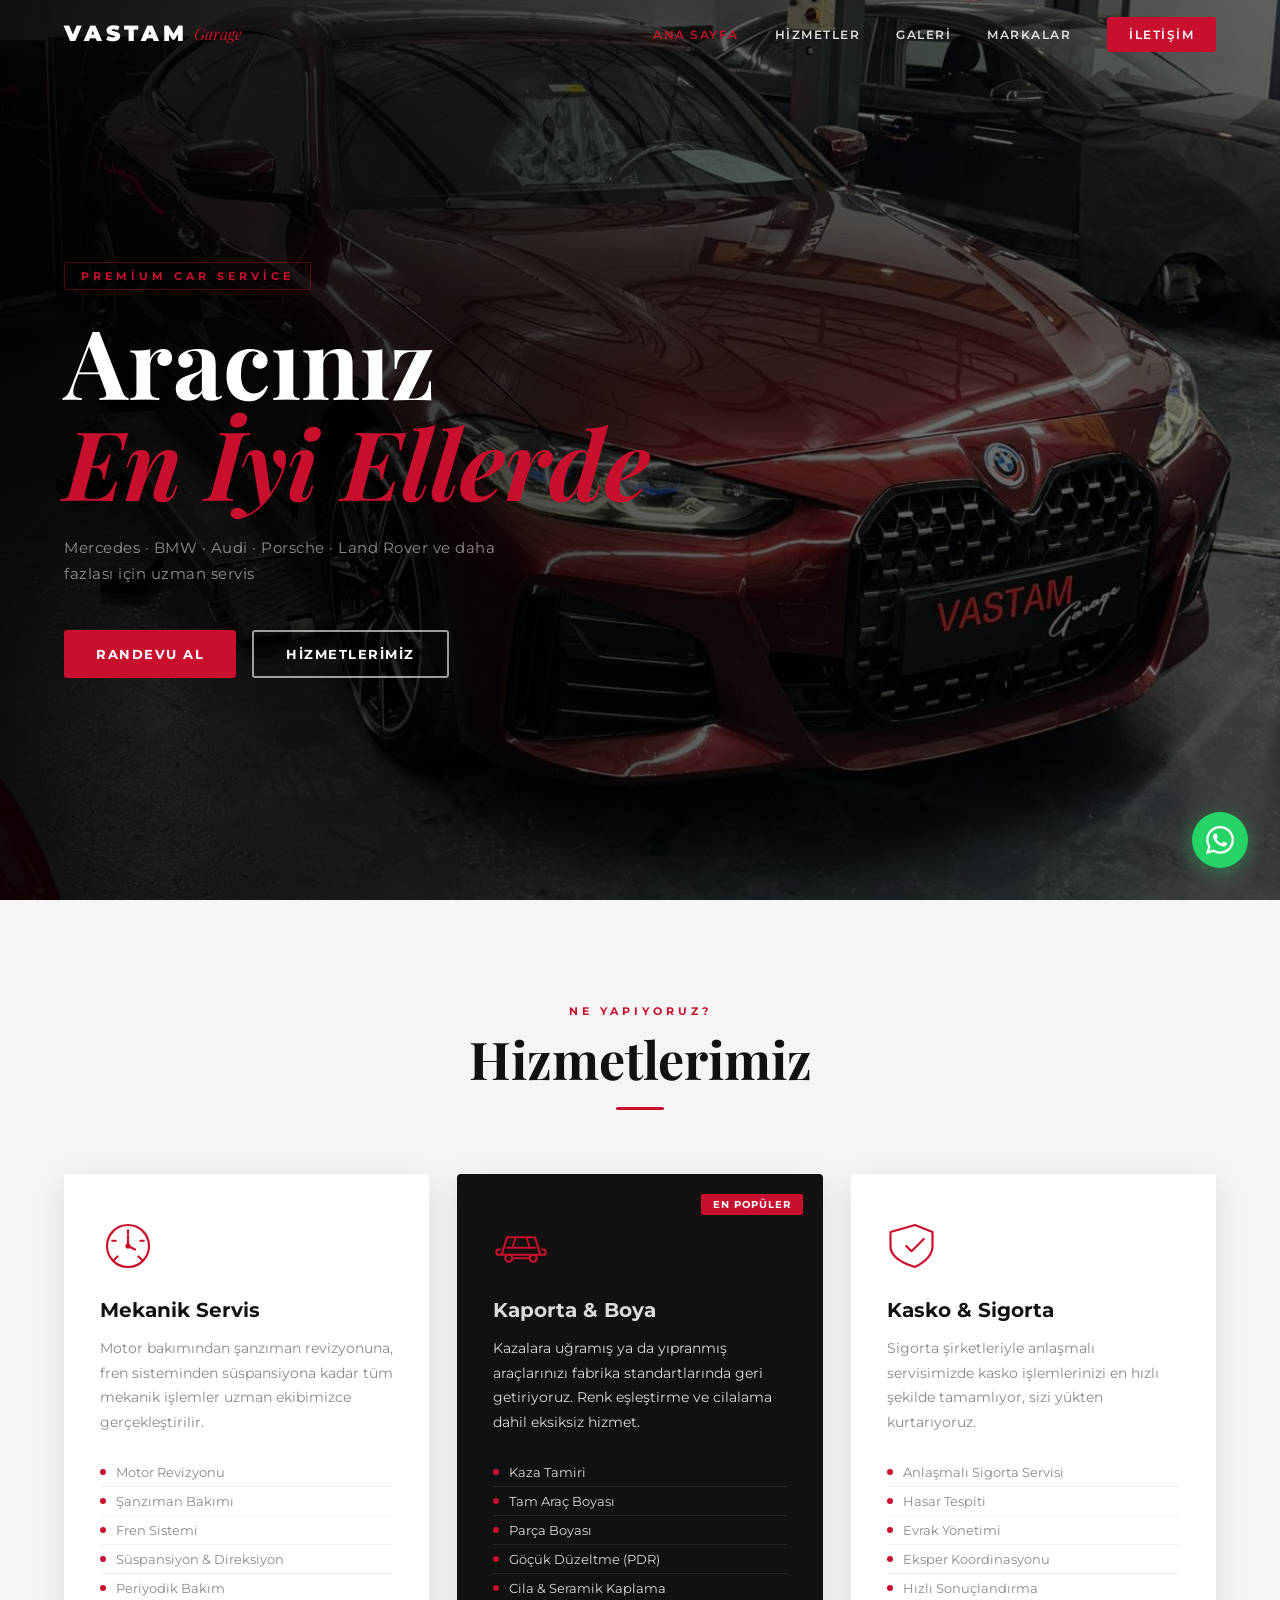
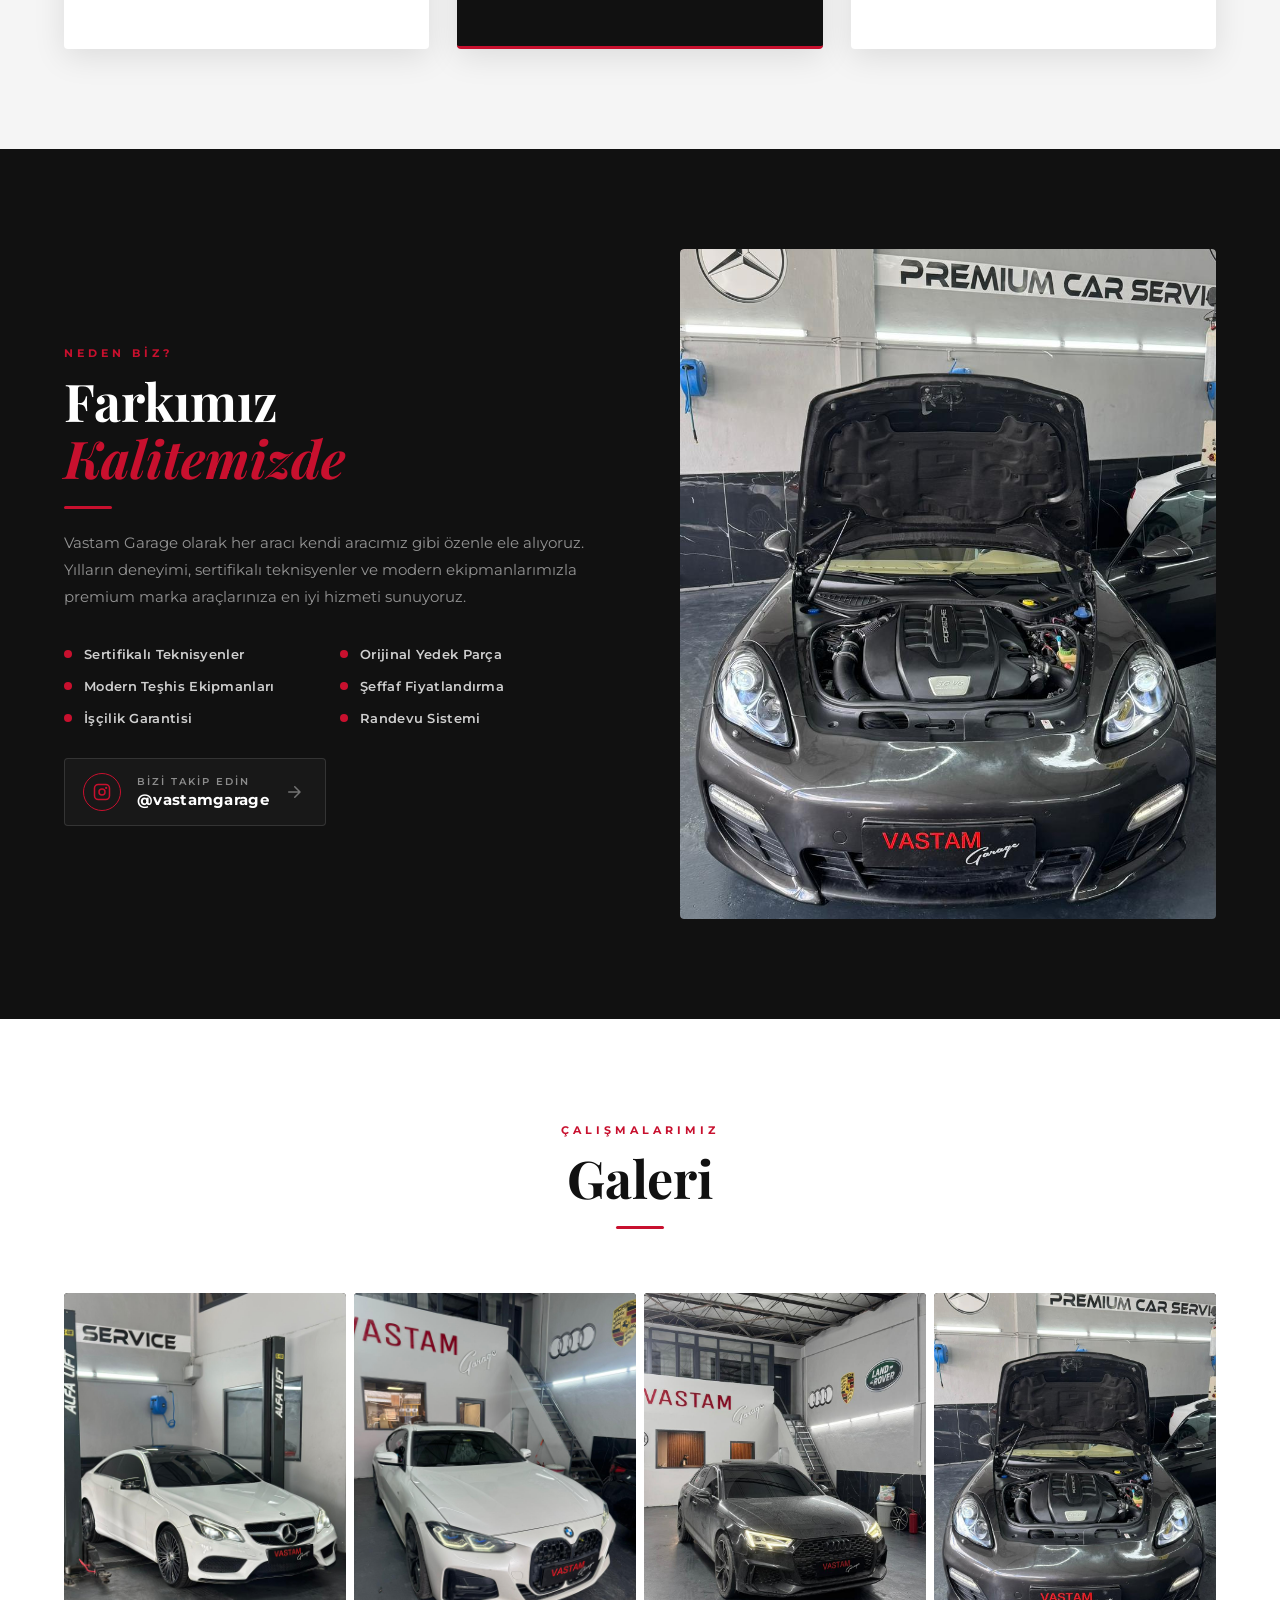
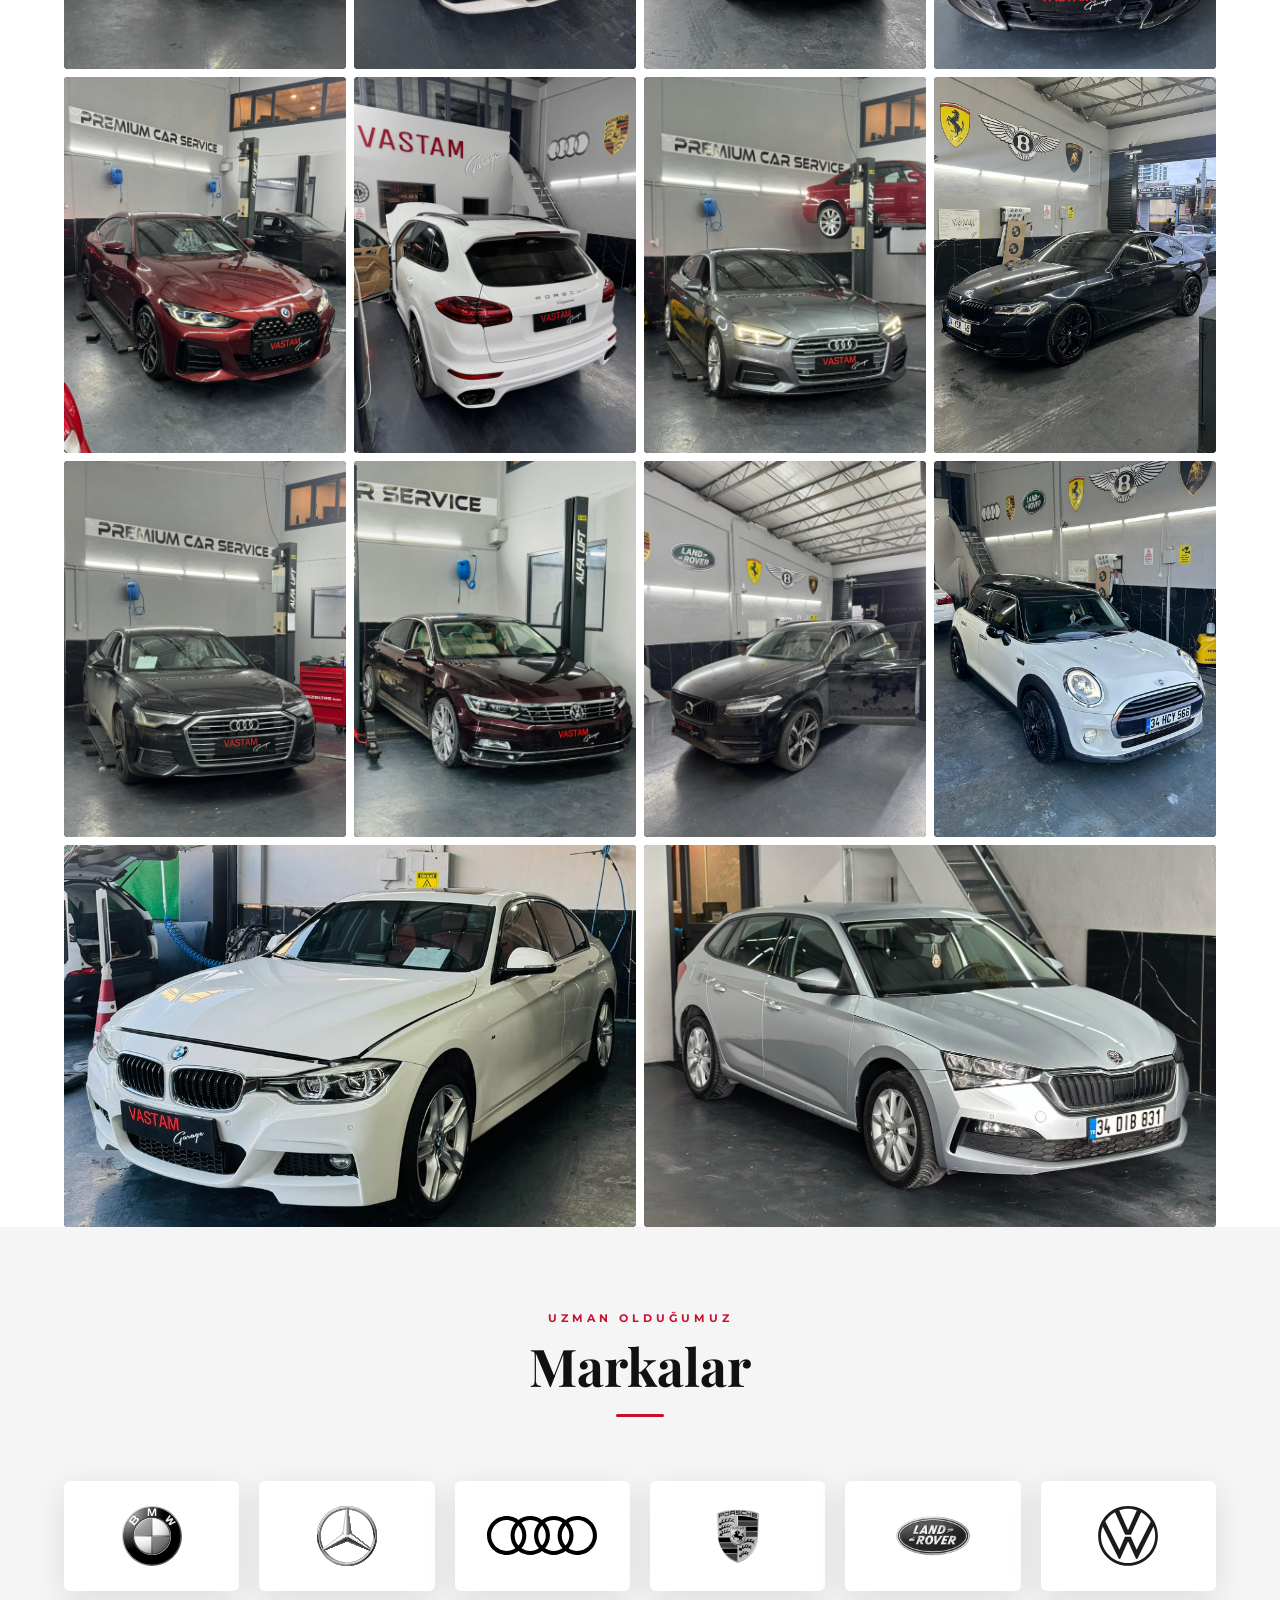
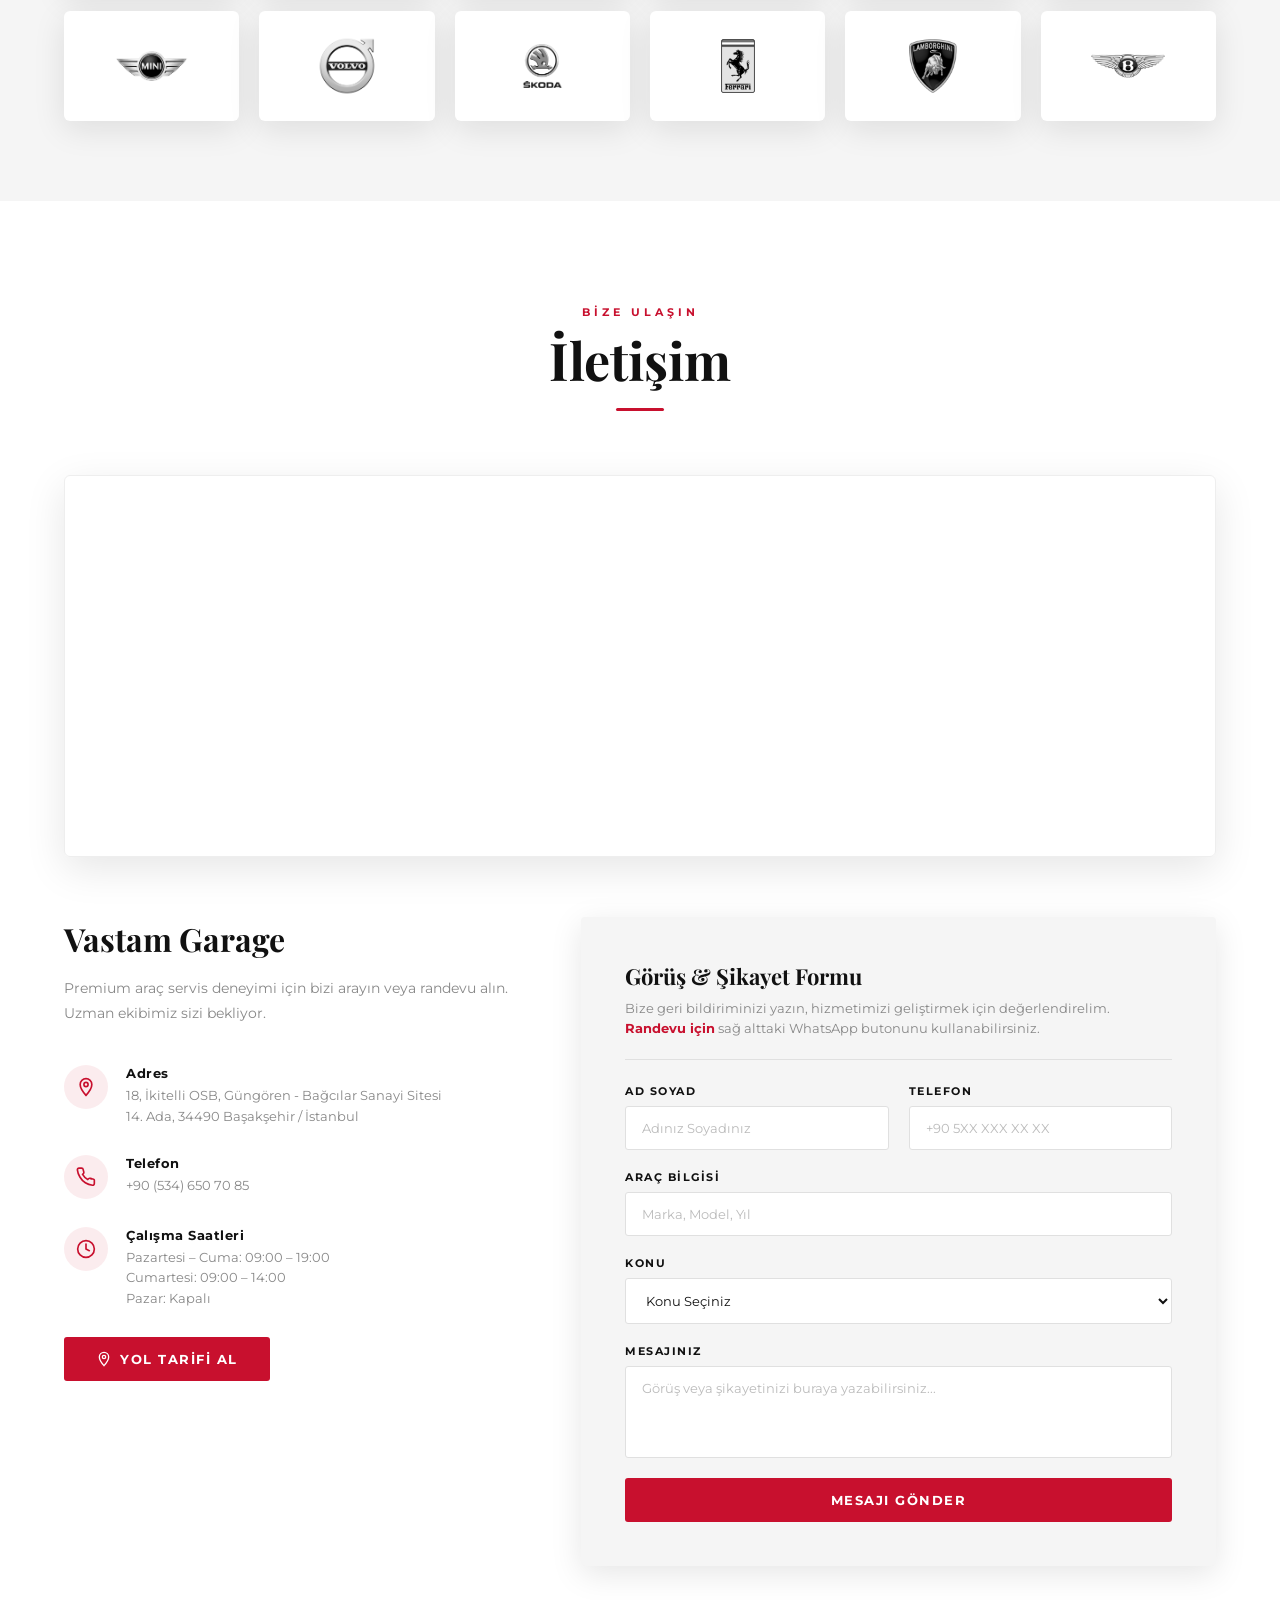
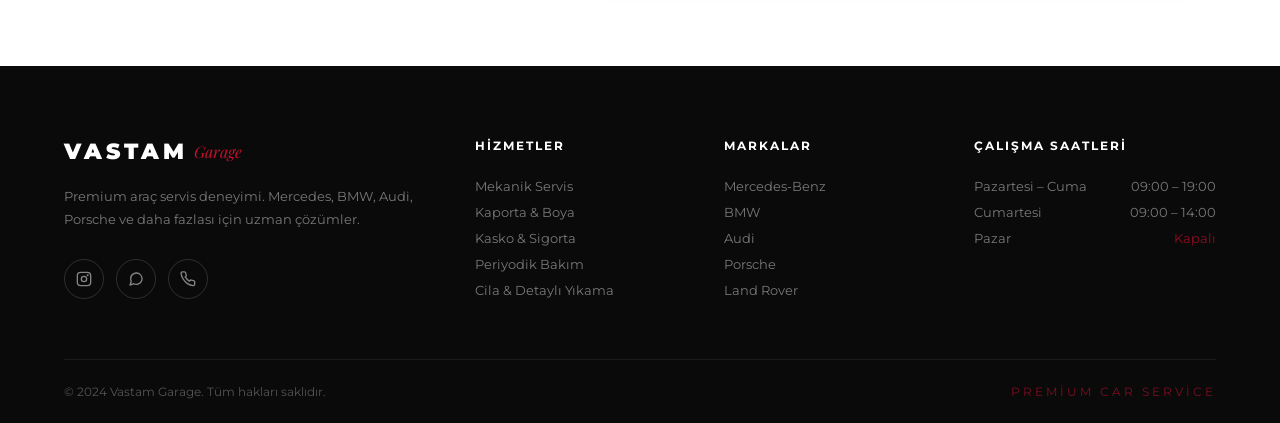
==== index.html @ 4b61329d "Initial commit: Vastam Garage static site Co-Authored-By: Claude Opus 4.8 (1M context) <noreply@anth" ====
<!DOCTYPE html>
<html lang="tr">
<head>
  <meta charset="UTF-8" />
  <meta name="viewport" content="width=device-width, initial-scale=1.0" />

  <!-- Primary SEO -->
  <title>Vastam Garage – Premium Car Service | Mercedes BMW Audi Porsche Servisi İstanbul</title>
  <meta name="description" content="Vastam Garage İkitelli/Başakşehir'de premium araç servisi. Mercedes, BMW, Audi, Porsche, Land Rover mekanik servis, kaporta boya ve kasko sigorta işlemleri. Sertifikalı teknisyenler." />
  <meta name="keywords" content="oto tamir, premium car service, mercedes servis, bmw servis, audi servis, porsche servis, kaporta boya, kasko sigorta, ikitelli oto servis, başakşehir oto tamir, vastam garage" />
  <meta name="author" content="Vastam Garage" />
  <meta name="robots" content="index, follow" />
  <meta name="theme-color" content="#C8102E" />
  <link rel="canonical" href="https://vastamgarage.com.tr/" />

  <!-- Open Graph / Facebook / WhatsApp -->
  <meta property="og:type" content="website" />
  <meta property="og:title" content="Vastam Garage – Premium Car Service" />
  <meta property="og:description" content="Mercedes, BMW, Audi, Porsche ve daha fazlası için premium araç servisi. İkitelli OSB / Başakşehir." />
  <meta property="og:image" content="images/bmw-red.jpg" />
  <meta property="og:url" content="https://vastamgarage.com.tr/" />
  <meta property="og:site_name" content="Vastam Garage" />
  <meta property="og:locale" content="tr_TR" />

  <!-- Twitter -->
  <meta name="twitter:card" content="summary_large_image" />
  <meta name="twitter:title" content="Vastam Garage – Premium Car Service" />
  <meta name="twitter:description" content="Premium araç servis deneyimi. Mekanik, Kaporta &amp; Boya, Kasko &amp; Sigorta." />
  <meta name="twitter:image" content="images/bmw-red.jpg" />

  <!-- Favicon -->
  <link rel="icon" type="image/png" href="images/vastam-logo.png" />
  <link rel="apple-touch-icon" href="images/vastam-logo.png" />

  <!-- Local Business Schema (Google Maps SEO) -->
  <script type="application/ld+json">
  {
    "@context": "https://schema.org",
    "@type": "AutoRepair",
    "name": "Vastam Garage",
    "image": "images/bmw-red.jpg",
    "description": "Premium araç servis: Mekanik, Kaporta & Boya, Kasko & Sigorta",
    "address": {
      "@type": "PostalAddress",
      "streetAddress": "18, İkitelli OSB, Güngören - Bağcılar Sanayi Sitesi, 14. Ada",
      "addressLocality": "Başakşehir",
      "addressRegion": "İstanbul",
      "postalCode": "34490",
      "addressCountry": "TR"
    },
    "telephone": "+905346507085",
    "url": "https://vastamgarage.com.tr/",
    "openingHoursSpecification": [
      { "@type": "OpeningHoursSpecification", "dayOfWeek": ["Monday","Tuesday","Wednesday","Thursday","Friday"], "opens": "09:00", "closes": "19:00" },
      { "@type": "OpeningHoursSpecification", "dayOfWeek": "Saturday", "opens": "09:00", "closes": "14:00" }
    ],
    "sameAs": ["https://www.instagram.com/vastamgarage"]
  }
  </script>

  <link rel="preconnect" href="https://fonts.googleapis.com" />
  <link rel="preconnect" href="https://fonts.gstatic.com" crossorigin />
  <link href="https://fonts.googleapis.com/css2?family=Montserrat:wght@300;400;600;700;900&family=Playfair+Display:ital,wght@0,700;1,400&display=swap" rel="stylesheet" />
  <link rel="stylesheet" href="style.css" />
</head>
<body>

  <!-- NAV -->
  <nav id="navbar">
    <div class="nav-inner">
      <a href="#hero" class="logo">
        <img src="images/vastam-logo.png" alt="Vastam Garage" class="logo-img" onerror="this.style.display='none'; this.nextElementSibling.style.display='inline'; this.nextElementSibling.nextElementSibling.style.display='inline';"/>
        <span class="logo-vastam" style="display:none">VASTAM</span>
        <span class="logo-garage" style="display:none">Garage</span>
      </a>
      <ul class="nav-links">
        <li><a href="#hero">Ana Sayfa</a></li>
        <li><a href="#services">Hizmetler</a></li>
        <li><a href="#gallery">Galeri</a></li>
        <li><a href="#brands">Markalar</a></li>
        <li><a href="#contact" class="nav-cta">İletişim</a></li>
      </ul>
      <button class="hamburger" id="hamburger">&#9776;</button>
    </div>
  </nav>

  <!-- HERO -->
  <section id="hero">
    <div class="hero-bg">
      <div class="hero-overlay"></div>
      <div class="hero-content">
        <p class="hero-tag">Premium Car Service</p>
        <h1 class="hero-title">
          Aracınız<br />
          <em>En İyi Ellerde</em>
        </h1>
        <p class="hero-sub">Mercedes · BMW · Audi · Porsche · Land Rover ve daha fazlası için uzman servis</p>
        <div class="hero-btns">
          <a href="https://wa.me/905346507085?text=Merhaba%2C%20randevu%20almak%20istiyorum" target="_blank" rel="noopener" class="btn btn-red">Randevu Al</a>
          <a href="#services" class="btn btn-outline">Hizmetlerimiz</a>
        </div>
      </div>
    </div>
  </section>

  <!-- SERVICES -->
  <section id="services">
    <div class="container">
      <div class="section-header">
        <p class="section-tag">Ne Yapıyoruz?</p>
        <h2 class="section-title">Hizmetlerimiz</h2>
        <div class="title-bar"></div>
      </div>
      <div class="services-grid">

        <div class="service-card" data-delay="0">
          <div class="service-icon">
            <svg viewBox="0 0 64 64" fill="none" xmlns="http://www.w3.org/2000/svg">
              <path d="M8 32C8 18.7 18.7 8 32 8s24 10.7 24 24-10.7 24-24 24S8 45.3 8 32z" stroke="currentColor" stroke-width="2.5"/>
              <path d="M32 20v12l8 4" stroke="currentColor" stroke-width="2.5" stroke-linecap="round"/>
              <circle cx="32" cy="32" r="3" fill="currentColor"/>
              <path d="M20 44l-4 4M44 44l4 4" stroke="currentColor" stroke-width="2.5" stroke-linecap="round"/>
              <path d="M14 26h4M46 26h4M32 14v4" stroke="currentColor" stroke-width="2.5" stroke-linecap="round"/>
            </svg>
          </div>
          <h3>Mekanik Servis</h3>
          <p>Motor bakımından şanzıman revizyonuna, fren sisteminden süspansiyona kadar tüm mekanik işlemler uzman ekibimizce gerçekleştirilir.</p>
          <ul class="service-list">
            <li>Motor Revizyonu</li>
            <li>Şanzıman Bakımı</li>
            <li>Fren Sistemi</li>
            <li>Süspansiyon & Direksiyon</li>
            <li>Periyodik Bakım</li>
          </ul>
        </div>

        <div class="service-card featured" data-delay="150">
          <div class="service-badge">En Popüler</div>
          <div class="service-icon">
            <svg viewBox="0 0 64 64" fill="none" xmlns="http://www.w3.org/2000/svg">
              <path d="M10 42l6-20h32l6 20H10z" stroke="currentColor" stroke-width="2.5" stroke-linejoin="round"/>
              <path d="M10 42H6a2 2 0 01-2-2v-2a2 2 0 012-2h2M54 42h4a2 2 0 002-2v-2a2 2 0 00-2-2h-2" stroke="currentColor" stroke-width="2.5" stroke-linecap="round"/>
              <circle cx="18" cy="46" r="4" stroke="currentColor" stroke-width="2.5"/>
              <circle cx="46" cy="46" r="4" stroke="currentColor" stroke-width="2.5"/>
              <path d="M22 46h20M16 34h32" stroke="currentColor" stroke-width="2.5" stroke-linecap="round"/>
              <path d="M26 22l-4 12M38 22l4 12" stroke="currentColor" stroke-width="2" stroke-linecap="round"/>
            </svg>
          </div>
          <h3>Kaporta & Boya</h3>
          <p>Kazalara uğramış ya da yıpranmış araçlarınızı fabrika standartlarında geri getiriyoruz. Renk eşleştirme ve cilalama dahil eksiksiz hizmet.</p>
          <ul class="service-list">
            <li>Kaza Tamiri</li>
            <li>Tam Araç Boyası</li>
            <li>Parça Boyası</li>
            <li>Göçük Düzeltme (PDR)</li>
            <li>Cila & Seramik Kaplama</li>
          </ul>
        </div>

        <div class="service-card" data-delay="300">
          <div class="service-icon">
            <svg viewBox="0 0 64 64" fill="none" xmlns="http://www.w3.org/2000/svg">
              <path d="M32 8l20 8v16c0 10-8 18-20 24C12 50 4 42 4 32V16l28-8z" stroke="currentColor" stroke-width="2.5" stroke-linejoin="round"/>
              <path d="M22 32l6 6 14-14" stroke="currentColor" stroke-width="2.5" stroke-linecap="round" stroke-linejoin="round"/>
            </svg>
          </div>
          <h3>Kasko & Sigorta</h3>
          <p>Sigorta şirketleriyle anlaşmalı servisimizde kasko işlemlerinizi en hızlı şekilde tamamlıyor, sizi yükten kurtarıyoruz.</p>
          <ul class="service-list">
            <li>Anlaşmalı Sigorta Servisi</li>
            <li>Hasar Tespiti</li>
            <li>Evrak Yönetimi</li>
            <li>Eksper Koordinasyonu</li>
            <li>Hızlı Sonuçlandırma</li>
          </ul>
        </div>

      </div>
    </div>
  </section>

  <!-- WHY US -->
  <section id="why">
    <div class="why-bg">
      <div class="container">
        <div class="why-grid">
          <div class="why-text">
            <p class="section-tag">Neden Biz?</p>
            <h2 class="section-title white">Farkımız<br /><em>Kalitemizde</em></h2>
            <div class="title-bar red"></div>
            <p class="why-desc">Vastam Garage olarak her aracı kendi aracımız gibi özenle ele alıyoruz. Yılların deneyimi, sertifikalı teknisyenler ve modern ekipmanlarımızla premium marka araçlarınıza en iyi hizmeti sunuyoruz.</p>
            <div class="why-features">
              <div class="why-feat"><div class="feat-dot"></div><span>Sertifikalı Teknisyenler</span></div>
              <div class="why-feat"><div class="feat-dot"></div><span>Orijinal Yedek Parça</span></div>
              <div class="why-feat"><div class="feat-dot"></div><span>Modern Teşhis Ekipmanları</span></div>
              <div class="why-feat"><div class="feat-dot"></div><span>Şeffaf Fiyatlandırma</span></div>
              <div class="why-feat"><div class="feat-dot"></div><span>İşçilik Garantisi</span></div>
              <div class="why-feat"><div class="feat-dot"></div><span>Randevu Sistemi</span></div>
            </div>
            <a href="https://www.instagram.com/vastamgarage?igsh=b29ibTZveWo1cWp5" target="_blank" rel="noopener" class="ig-cta">
              <div class="ig-cta-icon">
                <svg viewBox="0 0 24 24" fill="none" xmlns="http://www.w3.org/2000/svg">
                  <rect x="2" y="2" width="20" height="20" rx="5" stroke="currentColor" stroke-width="2"/>
                  <circle cx="12" cy="12" r="4" stroke="currentColor" stroke-width="2"/>
                  <circle cx="17.5" cy="6.5" r="1.5" fill="currentColor"/>
                </svg>
              </div>
              <div class="ig-cta-text">
                <span class="ig-cta-label">Bizi Takip Edin</span>
                <span class="ig-cta-handle">@vastamgarage</span>
              </div>
              <svg class="ig-cta-arrow" viewBox="0 0 24 24" fill="none" xmlns="http://www.w3.org/2000/svg">
                <path d="M5 12h14M13 5l7 7-7 7" stroke="currentColor" stroke-width="2" stroke-linecap="round" stroke-linejoin="round"/>
              </svg>
            </a>
          </div>
          <div class="why-image">
            <div class="why-img-wrap">
              <img loading="lazy" src="images/porsche.jpg" alt="Porsche servis" />
              <div class="why-badge-box">
                <span class="why-badge-num">10+</span>
                <span class="why-badge-text">Yıllık Tecrübe</span>
              </div>
            </div>
          </div>
        </div>
      </div>
    </div>
  </section>

  <!-- GALLERY -->
  <section id="gallery">
    <div class="container">
      <div class="section-header">
        <p class="section-tag">Çalışmalarımız</p>
        <h2 class="section-title">Galeri</h2>
        <div class="title-bar"></div>
      </div>
    </div>
    <div class="gallery-grid">
      <div class="gallery-item large">
        <img loading="lazy" src="images/mercedes.jpg" alt="Mercedes E-Class" />
        <div class="gallery-overlay">
          <span class="gallery-make">Mercedes-Benz</span>
          <span class="gallery-model">E-Class Coupe</span>
        </div>
      </div>
      <div class="gallery-item">
        <img loading="lazy" src="images/bmw-white.jpg" alt="BMW 4 Series White" />
        <div class="gallery-overlay">
          <span class="gallery-make">BMW</span>
          <span class="gallery-model">4 Series Gran Coupé</span>
        </div>
      </div>
      <div class="gallery-item">
        <img loading="lazy" src="images/audi-rs.jpg" alt="Audi RS" />
        <div class="gallery-overlay">
          <span class="gallery-make">Audi</span>
          <span class="gallery-model">RS Serisi</span>
        </div>
      </div>
      <div class="gallery-item">
        <img loading="lazy" src="images/porsche.jpg" alt="Porsche Panamera" />
        <div class="gallery-overlay">
          <span class="gallery-make">Porsche</span>
          <span class="gallery-model">Panamera</span>
        </div>
      </div>
      <div class="gallery-item large-right">
        <img loading="lazy" src="images/bmw-red.jpg" alt="BMW 4 Series Red" />
        <div class="gallery-overlay">
          <span class="gallery-make">BMW</span>
          <span class="gallery-model">4 Series M Sport</span>
        </div>
      </div>
      <div class="gallery-item">
        <img loading="lazy" src="images/porsche-cayenne.jpg" alt="Porsche Cayenne" />
        <div class="gallery-overlay">
          <span class="gallery-make">Porsche</span>
          <span class="gallery-model">Cayenne</span>
        </div>
      </div>
      <div class="gallery-item">
        <img loading="lazy" src="images/audi-a5.jpg" alt="Audi A5" />
        <div class="gallery-overlay">
          <span class="gallery-make">Audi</span>
          <span class="gallery-model">A5 Sportback</span>
        </div>
      </div>
      <div class="gallery-item">
        <img loading="lazy" src="images/bmw-black.jpg" alt="BMW 5 Series" />
        <div class="gallery-overlay">
          <span class="gallery-make">BMW</span>
          <span class="gallery-model">5 Series</span>
        </div>
      </div>
      <div class="gallery-item">
        <img loading="lazy" src="images/audi-a6.jpg" alt="Audi A6" />
        <div class="gallery-overlay">
          <span class="gallery-make">Audi</span>
          <span class="gallery-model">A6</span>
        </div>
      </div>
      <div class="gallery-item">
        <img loading="lazy" src="images/vw-passat.jpg" alt="Volkswagen Passat" />
        <div class="gallery-overlay">
          <span class="gallery-make">Volkswagen</span>
          <span class="gallery-model">Passat R-Line</span>
        </div>
      </div>
      <div class="gallery-item">
        <img loading="lazy" src="images/volvo.jpg" alt="Volvo XC90" />
        <div class="gallery-overlay">
          <span class="gallery-make">Volvo</span>
          <span class="gallery-model">XC90</span>
        </div>
      </div>
      <div class="gallery-item">
        <img loading="lazy" src="images/mini.jpg" alt="Mini Cooper" />
        <div class="gallery-overlay">
          <span class="gallery-make">Mini</span>
          <span class="gallery-model">Cooper</span>
        </div>
      </div>
      <div class="gallery-item">
        <img loading="lazy" src="images/bmw-3.jpg" alt="BMW 3 Series" />
        <div class="gallery-overlay">
          <span class="gallery-make">BMW</span>
          <span class="gallery-model">3 Series M Sport</span>
        </div>
      </div>
      <div class="gallery-item">
        <img loading="lazy" src="images/skoda.jpg" alt="Skoda" />
        <div class="gallery-overlay">
          <span class="gallery-make">Skoda</span>
          <span class="gallery-model">Scala</span>
        </div>
      </div>
    </div>
  </section>

  <!-- BRANDS -->
  <section id="brands">
    <div class="container">
      <div class="section-header">
        <p class="section-tag">Uzman Olduğumuz</p>
        <h2 class="section-title">Markalar</h2>
        <div class="title-bar"></div>
      </div>
      <div class="brands-grid">
        <div class="brand-item" title="BMW"><img src="images/logos/bmw.svg" alt="BMW" class="brand-img"/></div>
        <div class="brand-item" title="Mercedes-Benz"><img src="images/logos/mercedes.svg" alt="Mercedes-Benz" class="brand-img"/></div>
        <div class="brand-item" title="Audi"><img src="images/logos/audi.svg" alt="Audi" class="brand-img"/></div>
        <div class="brand-item" title="Porsche"><img src="images/logos/porsche.png" alt="Porsche" class="brand-img"/></div>
        <div class="brand-item" title="Land Rover"><img src="images/logos/landrover.png" alt="Land Rover" class="brand-img"/></div>
        <div class="brand-item" title="Volkswagen"><img src="images/logos/volkswagen.svg" alt="Volkswagen" class="brand-img"/></div>
        <div class="brand-item" title="Mini"><img src="images/logos/mini.png" alt="Mini" class="brand-img"/></div>
        <div class="brand-item" title="Volvo"><img src="images/logos/volvo.png" alt="Volvo" class="brand-img"/></div>
        <div class="brand-item" title="Skoda"><img src="images/logos/skoda.png" alt="Skoda" class="brand-img"/></div>
        <div class="brand-item" title="Ferrari"><img src="images/logos/ferrari.png" alt="Ferrari" class="brand-img"/></div>
        <div class="brand-item" title="Lamborghini"><img src="images/logos/lamborghini.png" alt="Lamborghini" class="brand-img"/></div>
        <div class="brand-item" title="Bentley"><img src="images/logos/bentley.png" alt="Bentley" class="brand-img"/></div>

      </div>
    </div>
  </section>

  <!-- CONTACT -->
  <section id="contact">
    <div class="container">
      <div class="section-header">
        <p class="section-tag">Bize Ulaşın</p>
        <h2 class="section-title">İletişim</h2>
        <div class="title-bar"></div>
      </div>
      <div class="map-wrap">
        <iframe
          src="https://maps.google.com/maps?q=18%2C+İkitelli+OSB%2C+Güngören+-+Bağcılar+Sanayi+Sitesi+14.+Ada%2C+34490+Başakşehir%2FİSTANBUL&t=&z=16&ie=UTF8&iwloc=&output=embed"
          width="100%" height="380" style="border:0;" allowfullscreen="" loading="lazy"
          referrerpolicy="no-referrer-when-downgrade" title="Vastam Garage Konum"></iframe>
      </div>
      <div class="contact-grid">
        <div class="contact-info">
          <h3>Vastam Garage</h3>
          <p class="contact-desc">Premium araç servis deneyimi için bizi arayın veya randevu alın. Uzman ekibimiz sizi bekliyor.</p>
          <div class="info-items">
            <div class="info-item">
              <div class="info-icon">
                <svg viewBox="0 0 24 24" fill="none" xmlns="http://www.w3.org/2000/svg">
                  <path d="M12 2C8.13 2 5 5.13 5 9c0 5.25 7 13 7 13s7-7.75 7-13c0-3.87-3.13-7-7-7z" stroke="currentColor" stroke-width="2"/>
                  <circle cx="12" cy="9" r="2.5" stroke="currentColor" stroke-width="2"/>
                </svg>
              </div>
              <div>
                <strong>Adres</strong>
                <p>18, İkitelli OSB, Güngören - Bağcılar Sanayi Sitesi<br/>14. Ada, 34490 Başakşehir / İstanbul</p>
              </div>
            </div>
            <div class="info-item">
              <div class="info-icon">
                <svg viewBox="0 0 24 24" fill="none" xmlns="http://www.w3.org/2000/svg">
                  <path d="M22 16.92v3a2 2 0 01-2.18 2 19.79 19.79 0 01-8.63-3.07A19.5 19.5 0 014.69 12 19.79 19.79 0 011.65 3.48 2 2 0 013.62 1.27h3a2 2 0 012 1.72 12.84 12.84 0 00.7 2.81 2 2 0 01-.45 2.11L7.91 8.91a16 16 0 006.18 6.18l.91-.96a2 2 0 012.11-.45 12.84 12.84 0 002.81.7A2 2 0 0122 16.92z" stroke="currentColor" stroke-width="2"/>
                </svg>
              </div>
              <div>
                <strong>Telefon</strong>
                <p>+90 (534) 650 70 85</p>
              </div>
            </div>
            <div class="info-item">
              <div class="info-icon">
                <svg viewBox="0 0 24 24" fill="none" xmlns="http://www.w3.org/2000/svg">
                  <circle cx="12" cy="12" r="10" stroke="currentColor" stroke-width="2"/>
                  <polyline points="12,6 12,12 16,14" stroke="currentColor" stroke-width="2" stroke-linecap="round"/>
                </svg>
              </div>
              <div>
                <strong>Çalışma Saatleri</strong>
                <p>Pazartesi – Cuma: 09:00 – 19:00<br/>Cumartesi: 09:00 – 14:00<br/>Pazar: Kapalı</p>
              </div>
            </div>
          </div>
          <a href="https://www.google.com/maps/dir/?api=1&destination=18%2C+İkitelli+OSB%2C+Güngören+-+Bağcılar+Sanayi+Sitesi+14.+Ada%2C+34490+Başakşehir%2FİSTANBUL" target="_blank" rel="noopener" class="btn btn-red map-cta">
            <svg viewBox="0 0 24 24" fill="none" xmlns="http://www.w3.org/2000/svg" style="width:16px;height:16px">
              <path d="M12 2C8.13 2 5 5.13 5 9c0 5.25 7 13 7 13s7-7.75 7-13c0-3.87-3.13-7-7-7z" stroke="currentColor" stroke-width="2"/>
              <circle cx="12" cy="9" r="2.5" stroke="currentColor" stroke-width="2"/>
            </svg>
            Yol Tarifi Al
          </a>
        </div>
        <div class="contact-form-wrap">
          <div class="form-header">
            <h3>Görüş & Şikayet Formu</h3>
            <p>Bize geri bildiriminizi yazın, hizmetimizi geliştirmek için değerlendirelim. <strong>Randevu için</strong> sağ alttaki WhatsApp butonunu kullanabilirsiniz.</p>
          </div>
          <form class="contact-form" onsubmit="handleSubmit(event)">
            <div class="form-row">
              <div class="form-group">
                <label>Ad Soyad</label>
                <input type="text" placeholder="Adınız Soyadınız" required />
              </div>
              <div class="form-group">
                <label>Telefon</label>
                <input type="tel" placeholder="+90 5XX XXX XX XX" required />
              </div>
            </div>
            <div class="form-group">
              <label>Araç Bilgisi</label>
              <input type="text" placeholder="Marka, Model, Yıl" />
            </div>
            <div class="form-group">
              <label>Konu</label>
              <select>
                <option value="">Konu Seçiniz</option>
                <option>Geri Bildirim</option>
                <option>Şikayet</option>
                <option>Öneri</option>
                <option>Teşekkür</option>
                <option>Bilgi Talebi</option>
                <option>Diğer</option>
              </select>
            </div>
            <div class="form-group">
              <label>Mesajınız</label>
              <textarea rows="4" placeholder="Görüş veya şikayetinizi buraya yazabilirsiniz..."></textarea>
            </div>
            <button type="submit" class="btn btn-red full">Mesajı Gönder</button>
          </form>
        </div>
      </div>
    </div>
  </section>

  <!-- FOOTER -->
  <footer id="footer">
    <div class="container">
      <div class="footer-grid">
        <div class="footer-brand">
          <div class="logo footer-logo">
            <img src="images/vastam-logo.png" alt="Vastam Garage" class="logo-img" onerror="this.style.display='none'; this.nextElementSibling.style.display='inline'; this.nextElementSibling.nextElementSibling.style.display='inline';"/>
            <span class="logo-vastam" style="display:none">VASTAM</span>
            <span class="logo-garage" style="display:none">Garage</span>
          </div>
          <p>Premium araç servis deneyimi. Mercedes, BMW, Audi, Porsche ve daha fazlası için uzman çözümler.</p>
          <div class="social-links">
            <a href="https://www.instagram.com/vastamgarage?igsh=b29ibTZveWo1cWp5" target="_blank" rel="noopener" aria-label="Instagram" class="social-link">
              <svg viewBox="0 0 24 24" fill="none" xmlns="http://www.w3.org/2000/svg">
                <rect x="2" y="2" width="20" height="20" rx="5" stroke="currentColor" stroke-width="2"/>
                <circle cx="12" cy="12" r="4" stroke="currentColor" stroke-width="2"/>
                <circle cx="17.5" cy="6.5" r="1.5" fill="currentColor"/>
              </svg>
            </a>
            <a href="https://wa.me/905346507085" target="_blank" rel="noopener" aria-label="WhatsApp" class="social-link">
              <svg viewBox="0 0 24 24" fill="none" xmlns="http://www.w3.org/2000/svg">
                <path d="M21 11.5a8.38 8.38 0 01-.9 3.8 8.5 8.5 0 01-7.6 4.7 8.38 8.38 0 01-3.8-.9L3 21l1.9-5.7a8.38 8.38 0 01-.9-3.8 8.5 8.5 0 014.7-7.6 8.38 8.38 0 013.8-.9h.5a8.48 8.48 0 018 8v.5z" stroke="currentColor" stroke-width="2" stroke-linecap="round" stroke-linejoin="round"/>
              </svg>
            </a>
            <a href="tel:+905346507085" aria-label="Telefon" class="social-link">
              <svg viewBox="0 0 24 24" fill="none" xmlns="http://www.w3.org/2000/svg">
                <path d="M22 16.92v3a2 2 0 01-2.18 2 19.79 19.79 0 01-8.63-3.07A19.5 19.5 0 014.69 12 19.79 19.79 0 011.65 3.48 2 2 0 013.62 1.27h3a2 2 0 012 1.72 12.84 12.84 0 00.7 2.81 2 2 0 01-.45 2.11L7.91 8.91a16 16 0 006.18 6.18l.91-.96a2 2 0 012.11-.45 12.84 12.84 0 002.81.7A2 2 0 0122 16.92z" stroke="currentColor" stroke-width="2"/>
              </svg>
            </a>
          </div>
        </div>
        <div class="footer-col">
          <h4>Hizmetler</h4>
          <ul>
            <li><a href="#services">Mekanik Servis</a></li>
            <li><a href="#services">Kaporta &amp; Boya</a></li>
            <li><a href="#services">Kasko &amp; Sigorta</a></li>
            <li><a href="#services">Periyodik Bakım</a></li>
            <li><a href="#services">Cila &amp; Detaylı Yıkama</a></li>
          </ul>
        </div>
        <div class="footer-col">
          <h4>Markalar</h4>
          <ul>
            <li>Mercedes-Benz</li>
            <li>BMW</li>
            <li>Audi</li>
            <li>Porsche</li>
            <li>Land Rover</li>
          </ul>
        </div>
        <div class="footer-col">
          <h4>Çalışma Saatleri</h4>
          <ul class="hours-list">
            <li><span>Pazartesi – Cuma</span><span>09:00 – 19:00</span></li>
            <li><span>Cumartesi</span><span>09:00 – 14:00</span></li>
            <li><span>Pazar</span><span class="closed">Kapalı</span></li>
          </ul>
        </div>
      </div>
      <div class="footer-bottom">
        <p>© 2024 Vastam Garage. Tüm hakları saklıdır.</p>
        <p class="footer-tagline">Premium Car Service</p>
      </div>
    </div>
  </footer>

  <!-- WHATSAPP FLOAT -->
  <a href="https://wa.me/905346507085" class="whatsapp-float" target="_blank" rel="noopener noreferrer" aria-label="WhatsApp">
    <svg viewBox="0 0 24 24" fill="currentColor" xmlns="http://www.w3.org/2000/svg">
      <path d="M17.472 14.382c-.297-.149-1.758-.867-2.03-.967-.273-.099-.471-.148-.67.15-.197.297-.767.966-.94 1.164-.173.199-.347.223-.644.075-.297-.15-1.255-.463-2.39-1.475-.883-.788-1.48-1.761-1.653-2.059-.173-.297-.018-.458.13-.606.134-.133.298-.347.446-.52.149-.174.198-.298.298-.497.099-.198.05-.371-.025-.52-.075-.149-.669-1.612-.916-2.207-.242-.579-.487-.5-.669-.51-.173-.008-.371-.01-.57-.01-.198 0-.52.074-.792.372-.272.297-1.04 1.016-1.04 2.479 0 1.462 1.065 2.875 1.213 3.074.149.198 2.096 3.2 5.077 4.487.709.306 1.262.489 1.694.625.712.227 1.36.195 1.871.118.571-.085 1.758-.719 2.006-1.413.248-.694.248-1.289.173-1.413-.074-.124-.272-.198-.57-.347m-5.421 7.403h-.004a9.87 9.87 0 01-5.031-1.378l-.361-.214-3.741.982.998-3.648-.235-.374a9.86 9.86 0 01-1.51-5.26c.001-5.45 4.436-9.884 9.888-9.884 2.64 0 5.122 1.03 6.988 2.898a9.825 9.825 0 012.893 6.994c-.003 5.45-4.437 9.884-9.885 9.884m8.413-18.297A11.815 11.815 0 0012.05 0C5.495 0 .16 5.335.157 11.892c0 2.096.547 4.142 1.588 5.945L.057 24l6.305-1.654a11.882 11.882 0 005.683 1.448h.005c6.554 0 11.89-5.335 11.893-11.893a11.821 11.821 0 00-3.48-8.413z"/>
    </svg>
  </a>

  <script src="script.js"></script>
</body>
</html>
---- style.css ----
/* ===== RESET & BASE ===== */
*, *::before, *::after { box-sizing: border-box; margin: 0; padding: 0; }

:root {
  --red: #C8102E;
  --red-dark: #a00d24;
  --black: #0a0a0a;
  --dark: #111111;
  --dark2: #1a1a1a;
  --gray: #888;
  --light: #f5f5f5;
  --white: #ffffff;
  --font-main: 'Montserrat', sans-serif;
  --font-display: 'Playfair Display', serif;
  --transition: 0.3s ease;
  --shadow: 0 20px 60px rgba(0,0,0,0.15);
  --shadow-card: 0 8px 32px rgba(0,0,0,0.10);
}

html { scroll-behavior: smooth; }

body {
  font-family: var(--font-main);
  background: var(--white);
  color: var(--dark);
  overflow-x: hidden;
}

a { text-decoration: none; color: inherit; }
ul { list-style: none; }
img { display: block; width: 100%; height: 100%; object-fit: cover; }

.container {
  max-width: 1200px;
  margin: 0 auto;
  padding: 0 24px;
}

/* ===== BUTTONS ===== */
.btn {
  display: inline-flex;
  align-items: center;
  gap: 8px;
  padding: 14px 32px;
  border-radius: 3px;
  font-family: var(--font-main);
  font-weight: 700;
  font-size: 13px;
  letter-spacing: 1.5px;
  text-transform: uppercase;
  cursor: pointer;
  border: none;
  transition: all var(--transition);
}
.btn-red { background: var(--red); color: var(--white); }
.btn-red:hover { background: var(--red-dark); transform: translateY(-2px); box-shadow: 0 8px 24px rgba(200,16,46,0.4); }
.btn-outline { background: transparent; color: var(--white); border: 2px solid rgba(255,255,255,0.6); }
.btn-outline:hover { background: var(--white); color: var(--dark); border-color: var(--white); }
.btn.full { width: 100%; justify-content: center; }

/* ===== NAVBAR ===== */
#navbar {
  position: fixed;
  top: 0; left: 0; right: 0;
  z-index: 1000;
  padding: 20px 0;
  transition: all 0.4s ease;
}
#navbar.scrolled {
  background: rgba(10,10,10,0.97);
  padding: 12px 0;
  backdrop-filter: blur(12px);
  box-shadow: 0 2px 20px rgba(0,0,0,0.3);
}
.nav-inner {
  max-width: 1200px;
  margin: 0 auto;
  padding: 0 24px;
  display: flex;
  align-items: center;
  justify-content: space-between;
}
.logo { display: flex; align-items: center; gap: 6px; text-decoration: none; }
.logo-img {
  height: 42px;
  width: auto;
  display: block;
  transition: height 0.4s ease;
}
#navbar.scrolled .logo-img { height: 34px; }
.footer-logo .logo-img { height: 56px; margin-bottom: 8px; }
.logo-vastam {
  font-size: 22px;
  font-weight: 900;
  letter-spacing: 4px;
  color: var(--white);
}
.logo-garage {
  font-family: var(--font-display);
  font-style: italic;
  font-size: 16px;
  color: var(--red);
}
.nav-links {
  display: flex;
  align-items: center;
  gap: 36px;
}
.nav-links a {
  color: rgba(255,255,255,0.85);
  font-size: 12px;
  font-weight: 600;
  letter-spacing: 1.5px;
  text-transform: uppercase;
  transition: color var(--transition);
  position: relative;
}
.nav-links a:not(.nav-cta)::after {
  content: '';
  position: absolute;
  bottom: -4px; left: 0;
  width: 0; height: 2px;
  background: var(--red);
  transition: width var(--transition);
}
.nav-links a:not(.nav-cta):hover { color: var(--white); }
.nav-links a:not(.nav-cta):hover::after { width: 100%; }
.nav-cta {
  background: var(--red);
  color: var(--white) !important;
  padding: 10px 22px;
  border-radius: 3px;
  font-weight: 700;
  letter-spacing: 1px;
}
.nav-cta:hover { background: var(--red-dark); }

.ig-cta {
  display: inline-flex;
  align-items: center;
  gap: 16px;
  margin-top: 32px;
  padding: 14px 22px 14px 18px;
  border: 1px solid rgba(255,255,255,0.12);
  border-radius: 4px;
  background: rgba(255,255,255,0.03);
  transition: all var(--transition);
  text-decoration: none;
}
.ig-cta:hover {
  background: var(--red);
  border-color: var(--red);
  transform: translateY(-2px);
  box-shadow: 0 12px 32px rgba(200,16,46,0.35);
}
.ig-cta-icon {
  width: 38px; height: 38px;
  display: flex; align-items: center; justify-content: center;
  border: 1.5px solid var(--red);
  border-radius: 50%;
  color: var(--red);
  transition: all var(--transition);
}
.ig-cta-icon svg { width: 18px; height: 18px; }
.ig-cta:hover .ig-cta-icon { border-color: var(--white); color: var(--white); }

.ig-cta-text { display: flex; flex-direction: column; gap: 2px; }
.ig-cta-label {
  font-size: 10px;
  font-weight: 600;
  letter-spacing: 2px;
  text-transform: uppercase;
  color: rgba(255,255,255,0.5);
  transition: color var(--transition);
}
.ig-cta-handle {
  font-size: 15px;
  font-weight: 700;
  color: var(--white);
  letter-spacing: 0.3px;
}
.ig-cta:hover .ig-cta-label { color: rgba(255,255,255,0.85); }

.ig-cta-arrow {
  width: 18px; height: 18px;
  color: rgba(255,255,255,0.4);
  transition: all var(--transition);
}
.ig-cta:hover .ig-cta-arrow {
  color: var(--white);
  transform: translateX(4px);
}
.hamburger {
  display: none;
  background: none;
  border: none;
  color: var(--white);
  font-size: 26px;
  cursor: pointer;
}

/* ===== HERO ===== */
#hero { position: relative; min-height: 100vh; }
.hero-bg {
  position: relative;
  min-height: 100vh;
  height: 100vh;
  background-color: #0a0a0a;
  background-image: url("images/bmw-red.jpg");
  background-size: cover;
  background-position: center 75%;
  display: flex;
  align-items: center;
  overflow: hidden;
}
.hero-bg .hero-overlay {
  background: linear-gradient(to right, rgba(0,0,0,0.82) 0%, rgba(0,0,0,0.5) 60%, rgba(0,0,0,0.3) 100%);
}
.hero-bg::before {
  content: '';
  position: absolute;
  inset: 0;
  background: linear-gradient(to right, rgba(0,0,0,0.5) 0%, rgba(0,0,0,0.2) 50%, rgba(0,0,0,0.3) 100%);
  pointer-events: none;
}
.hero-overlay { position: absolute; inset: 0; }
.hero-content {
  position: relative;
  z-index: 2;
  max-width: 1200px;
  margin: 0 auto;
  padding: 120px 24px 80px;
  width: 100%;
}
.hero-tag {
  display: inline-block;
  font-size: 11px;
  font-weight: 700;
  letter-spacing: 4px;
  text-transform: uppercase;
  color: var(--red);
  margin-bottom: 20px;
  padding: 6px 16px;
  border: 1px solid rgba(200,16,46,0.4);
  border-radius: 2px;
}
.hero-title {
  font-family: var(--font-display);
  font-size: clamp(52px, 8vw, 96px);
  font-weight: 700;
  color: var(--white);
  line-height: 1.05;
  margin-bottom: 24px;
}
.hero-title em {
  font-style: italic;
  color: var(--red);
}
.hero-sub {
  font-size: 15px;
  color: rgba(255,255,255,0.55);
  letter-spacing: 0.5px;
  margin-bottom: 44px;
  max-width: 480px;
  line-height: 1.7;
}
.hero-btns { display: flex; gap: 16px; flex-wrap: wrap; }

.hero-stats {
  background: var(--white);
  display: flex;
  align-items: center;
  justify-content: center;
  gap: 0;
  padding: 32px 40px;
  box-shadow: 0 -4px 40px rgba(0,0,0,0.1);
}
.stat {
  display: flex;
  flex-direction: column;
  align-items: center;
  padding: 0 48px;
  gap: 4px;
}
.stat-num {
  font-size: 36px;
  font-weight: 900;
  color: var(--red);
  line-height: 1;
}
.stat-label {
  font-size: 11px;
  font-weight: 600;
  letter-spacing: 1.5px;
  text-transform: uppercase;
  color: var(--gray);
}
.stat-divider {
  width: 1px;
  height: 50px;
  background: #e0e0e0;
}

/* ===== SECTION HEADERS ===== */
.section-header { text-align: center; margin-bottom: 64px; }
.section-tag {
  display: inline-block;
  font-size: 11px;
  font-weight: 700;
  letter-spacing: 4px;
  text-transform: uppercase;
  color: var(--red);
  margin-bottom: 12px;
}
.section-title {
  font-family: var(--font-display);
  font-size: clamp(32px, 5vw, 52px);
  font-weight: 700;
  color: var(--dark);
  line-height: 1.1;
}
.section-title.white { color: var(--white); }
.section-title em { font-style: italic; color: var(--red); }
.title-bar {
  width: 48px;
  height: 3px;
  background: var(--red);
  margin: 20px auto 0;
  border-radius: 2px;
}
.title-bar.red { background: var(--red); margin: 20px 0 0; }

/* ===== SERVICES ===== */
#services { padding: 100px 0; background: var(--light); }
.services-grid {
  display: grid;
  grid-template-columns: repeat(3, 1fr);
  gap: 28px;
}
.service-card {
  background: var(--white);
  padding: 44px 36px;
  border-radius: 4px;
  position: relative;
  transition: all 0.4s ease;
  border-bottom: 3px solid transparent;
  box-shadow: var(--shadow-card);
  opacity: 0;
  transform: translateY(30px);
}
.service-card.visible {
  opacity: 1;
  transform: translateY(0);
  transition: opacity 0.6s ease, transform 0.6s ease, box-shadow 0.3s ease, border-color 0.3s ease;
}
.service-card:hover {
  box-shadow: 0 24px 64px rgba(0,0,0,0.14);
  border-bottom-color: var(--red);
  transform: translateY(-6px);
}
.service-card.featured {
  background: var(--dark);
  border-bottom-color: var(--red);
}
.service-card.featured h3,
.service-card.featured p,
.service-card.featured .service-list li { color: rgba(255,255,255,0.85); }
.service-card.featured .service-icon { color: var(--red); }
.service-badge {
  position: absolute;
  top: 20px; right: 20px;
  background: var(--red);
  color: var(--white);
  font-size: 10px;
  font-weight: 700;
  letter-spacing: 1px;
  text-transform: uppercase;
  padding: 4px 12px;
  border-radius: 2px;
}
.service-icon {
  width: 56px;
  height: 56px;
  color: var(--red);
  margin-bottom: 24px;
}
.service-icon svg { width: 100%; height: 100%; }
.service-card h3 {
  font-size: 20px;
  font-weight: 700;
  margin-bottom: 14px;
  color: var(--dark);
}
.service-card p {
  font-size: 14px;
  line-height: 1.75;
  color: var(--gray);
  margin-bottom: 24px;
}
.service-list li {
  font-size: 13px;
  color: var(--gray);
  padding: 6px 0;
  border-bottom: 1px solid rgba(0,0,0,0.06);
  display: flex;
  align-items: center;
  gap: 10px;
}
.service-card.featured .service-list li { border-bottom-color: rgba(255,255,255,0.08); }
.service-list li::before {
  content: '';
  width: 6px; height: 6px;
  background: var(--red);
  border-radius: 50%;
  flex-shrink: 0;
}
.service-list li:last-child { border-bottom: none; }

/* ===== WHY US ===== */
#why { padding: 0; }
.why-bg {
  background: var(--dark);
  padding: 100px 0;
}
.why-grid {
  display: grid;
  grid-template-columns: 1fr 1fr;
  gap: 80px;
  align-items: center;
}
.why-desc {
  font-size: 15px;
  line-height: 1.8;
  color: rgba(255,255,255,0.55);
  margin-bottom: 36px;
  margin-top: 20px;
}
.why-features {
  display: grid;
  grid-template-columns: 1fr 1fr;
  gap: 16px;
}
.why-feat {
  display: flex;
  align-items: center;
  gap: 12px;
  font-size: 13px;
  font-weight: 600;
  color: rgba(255,255,255,0.8);
  letter-spacing: 0.3px;
}
.feat-dot {
  width: 8px; height: 8px;
  background: var(--red);
  border-radius: 50%;
  flex-shrink: 0;
}
.why-img-wrap {
  position: relative;
  border-radius: 4px;
  overflow: hidden;
  aspect-ratio: 4/5;
  background: #1e1e1e;
}
.why-img-wrap img { border-radius: 4px; }
.why-img-wrap::before {
  content: '';
  position: absolute;
  inset: 0;
  background: linear-gradient(135deg, #1a1a1a 0%, #2a2a2a 100%);
  z-index: 0;
}
.why-img-wrap img { position: relative; z-index: 1; }
.why-badge-box {
  position: absolute;
  bottom: 28px; left: -20px;
  background: var(--red);
  color: var(--white);
  padding: 20px 28px;
  border-radius: 4px;
  display: flex;
  flex-direction: column;
  align-items: center;
  box-shadow: 0 8px 32px rgba(200,16,46,0.4);
}
.why-badge-num {
  font-size: 36px;
  font-weight: 900;
  line-height: 1;
}
.why-badge-text {
  font-size: 11px;
  font-weight: 600;
  letter-spacing: 1px;
  text-transform: uppercase;
  opacity: 0.9;
}

/* ===== GALLERY ===== */
#gallery { padding: 100px 0 0; background: var(--white); }
#gallery .container { margin-bottom: 48px; }
.gallery-grid {
  display: grid;
  grid-template-columns: repeat(4, 1fr);
  gap: 8px;
  padding: 0 24px;
  max-width: 1200px;
  margin: 0 auto;
}
.gallery-item {
  position: relative;
  overflow: hidden;
  cursor: pointer;
  background: #1a1a1a;
  aspect-ratio: 3/4;
  border-radius: 4px;
}
.gallery-item:nth-child(13),
.gallery-item:nth-child(14) {
  grid-column: span 2;
  aspect-ratio: 3/2;
}
.gallery-item img {
  transition: transform 0.6s ease;
  object-position: center 65%;
}
.gallery-item:hover img { transform: scale(1.06); }
.gallery-overlay {
  position: absolute;
  inset: 0;
  background: linear-gradient(to top, rgba(0,0,0,0.75) 0%, transparent 60%);
  display: flex;
  flex-direction: column;
  justify-content: flex-end;
  padding: 20px 24px;
  opacity: 0;
  transition: opacity 0.4s ease;
}
.gallery-item:hover .gallery-overlay { opacity: 1; }
.gallery-make {
  font-size: 11px;
  font-weight: 700;
  letter-spacing: 2px;
  text-transform: uppercase;
  color: var(--red);
  margin-bottom: 4px;
}
.gallery-model {
  font-size: 18px;
  font-weight: 700;
  color: var(--white);
}

/* ===== BRANDS ===== */
#brands { padding: 80px 0; background: var(--light); }
.brands-grid {
  display: grid;
  grid-template-columns: repeat(6, 1fr);
  gap: 20px;
}
.brand-item {
  background: var(--white);
  padding: 24px 18px;
  border-radius: 6px;
  display: flex;
  align-items: center;
  justify-content: center;
  transition: all var(--transition);
  box-shadow: var(--shadow-card);
  min-height: 110px;
  filter: grayscale(1);
  opacity: 0.65;
}
.brand-item:hover {
  box-shadow: 0 12px 40px rgba(0,0,0,0.15);
  transform: translateY(-6px);
  filter: grayscale(0);
  opacity: 1;
}
.brand-svg {
  width: 100%;
  max-width: 90px;
  height: 60px;
  color: #1a1a1a;
  transition: all var(--transition);
}
.brand-img {
  width: 100%;
  height: 60px;
  max-width: 110px;
  object-fit: contain;
  display: block;
  transition: all var(--transition);
}

/* ===== CONTACT ===== */
#contact { padding: 100px 0; background: var(--white); }
.map-wrap {
  margin-bottom: 60px;
  border-radius: 6px;
  overflow: hidden;
  box-shadow: 0 12px 40px rgba(0,0,0,0.10);
  border: 1px solid #eee;
}
.map-wrap iframe { display: block; width: 100%; filter: grayscale(0.3) contrast(1.05); transition: filter var(--transition); }
.map-wrap:hover iframe { filter: grayscale(0) contrast(1); }
.map-cta { margin-top: 28px; align-self: flex-start; }
.contact-grid {
  display: grid;
  grid-template-columns: 1fr 1.4fr;
  gap: 64px;
  align-items: start;
}
.contact-info h3 {
  font-family: var(--font-display);
  font-size: 32px;
  font-weight: 700;
  margin-bottom: 16px;
}
.contact-desc {
  font-size: 14px;
  color: var(--gray);
  line-height: 1.75;
  margin-bottom: 40px;
}
.info-items { display: flex; flex-direction: column; gap: 28px; }
.info-item {
  display: flex;
  gap: 18px;
  align-items: flex-start;
}
.info-icon {
  width: 44px; height: 44px;
  background: rgba(200,16,46,0.08);
  border-radius: 50%;
  display: flex;
  align-items: center;
  justify-content: center;
  flex-shrink: 0;
  color: var(--red);
}
.info-icon svg { width: 20px; height: 20px; }
.info-item strong {
  display: block;
  font-size: 13px;
  font-weight: 700;
  letter-spacing: 0.5px;
  margin-bottom: 4px;
}
.info-item p {
  font-size: 13px;
  color: var(--gray);
  line-height: 1.6;
}

.contact-form-wrap {
  background: var(--light);
  padding: 44px;
  border-radius: 4px;
  box-shadow: var(--shadow-card);
}
.form-header {
  margin-bottom: 24px;
  padding-bottom: 20px;
  border-bottom: 1px solid #e0e0e0;
}
.form-header h3 {
  font-family: var(--font-display);
  font-size: 22px;
  font-weight: 700;
  margin-bottom: 8px;
  color: var(--dark);
}
.form-header p {
  font-size: 12.5px;
  color: var(--gray);
  line-height: 1.6;
}
.form-header strong { color: var(--red); }
.form-row {
  display: grid;
  grid-template-columns: 1fr 1fr;
  gap: 20px;
}
.form-group {
  display: flex;
  flex-direction: column;
  gap: 8px;
  margin-bottom: 20px;
}
.form-group label {
  font-size: 11px;
  font-weight: 700;
  letter-spacing: 1.5px;
  text-transform: uppercase;
  color: var(--dark);
}
.form-group input,
.form-group select,
.form-group textarea {
  padding: 13px 16px;
  border: 1.5px solid #e0e0e0;
  border-radius: 3px;
  font-family: var(--font-main);
  font-size: 13px;
  color: var(--dark);
  background: var(--white);
  transition: border-color var(--transition);
  outline: none;
  resize: none;
}
.form-group input:focus,
.form-group select:focus,
.form-group textarea:focus {
  border-color: var(--red);
}
.form-group input::placeholder,
.form-group textarea::placeholder { color: #bbb; }

/* ===== FOOTER ===== */
#footer { background: var(--black); color: rgba(255,255,255,0.7); padding: 72px 0 0; }
.footer-grid {
  display: grid;
  grid-template-columns: 1.8fr 1fr 1fr 1.2fr;
  gap: 48px;
  padding-bottom: 56px;
  border-bottom: 1px solid rgba(255,255,255,0.07);
}
.footer-brand .logo { margin-bottom: 20px; }
.footer-brand p {
  font-size: 13px;
  line-height: 1.75;
  color: rgba(255,255,255,0.45);
  margin-bottom: 28px;
}
.social-links { display: flex; gap: 12px; }
.social-link {
  width: 40px; height: 40px;
  border: 1px solid rgba(255,255,255,0.15);
  border-radius: 50%;
  display: flex;
  align-items: center;
  justify-content: center;
  color: rgba(255,255,255,0.5);
  transition: all var(--transition);
}
.social-link svg { width: 16px; height: 16px; }
.social-link:hover { background: var(--red); border-color: var(--red); color: var(--white); }

.footer-col h4 {
  font-size: 12px;
  font-weight: 700;
  letter-spacing: 2px;
  text-transform: uppercase;
  color: var(--white);
  margin-bottom: 20px;
}
.footer-col ul li {
  font-size: 13px;
  color: rgba(255,255,255,0.45);
  padding: 5px 0;
  transition: color var(--transition);
  cursor: default;
}
.footer-col ul li a { color: inherit; transition: color var(--transition); }
.footer-col ul li a:hover,
.footer-col ul li:hover { color: rgba(255,255,255,0.8); }

.hours-list li {
  display: flex;
  justify-content: space-between;
  gap: 16px;
}
.closed { color: rgba(200,16,46,0.7) !important; }

.footer-bottom {
  display: flex;
  justify-content: space-between;
  align-items: center;
  padding: 24px 0;
}
.footer-bottom p { font-size: 12px; color: rgba(255,255,255,0.3); }
.footer-tagline {
  font-size: 11px;
  letter-spacing: 3px;
  text-transform: uppercase;
  color: rgba(200,16,46,0.6) !important;
}

/* ===== WHATSAPP FLOAT ===== */
.whatsapp-float {
  position: fixed;
  bottom: 32px; right: 32px;
  width: 56px; height: 56px;
  background: #25D366;
  border-radius: 50%;
  display: flex;
  align-items: center;
  justify-content: center;
  color: var(--white);
  box-shadow: 0 4px 20px rgba(37,211,102,0.4);
  z-index: 999;
  transition: all var(--transition);
}
.whatsapp-float svg { width: 28px; height: 28px; }
.whatsapp-float:hover {
  transform: scale(1.12);
  box-shadow: 0 8px 32px rgba(37,211,102,0.5);
}

/* ===== RESPONSIVE ===== */

/* Tablet — 1024px */
@media (max-width: 1024px) {
  .container { padding: 0 20px; }
  .nav-inner { padding: 0 20px; }
  .services-grid { grid-template-columns: 1fr; max-width: 560px; margin: 0 auto; }
  .brands-grid { grid-template-columns: repeat(4, 1fr); }
  .gallery-grid { grid-template-columns: repeat(3, 1fr); padding: 0 20px; }
  .gallery-item:nth-child(13),
  .gallery-item:nth-child(14) { grid-column: span 1; aspect-ratio: 3/4; }
  .footer-grid { grid-template-columns: 1fr 1fr; gap: 40px; }
  .contact-grid { gap: 40px; }
  .why-grid { gap: 48px; }
}

/* Mobile — 768px */
@media (max-width: 768px) {
  /* Nav */
  #navbar { padding: 14px 0; }
  #navbar.scrolled { padding: 10px 0; }
  .logo-img { height: 34px; }
  #navbar.scrolled .logo-img { height: 30px; }
  .nav-links {
    display: none;
    flex-direction: column;
    position: fixed;
    top: 0; left: 0; right: 0; bottom: 0;
    background: rgba(10,10,10,0.98);
    backdrop-filter: blur(10px);
    justify-content: center;
    align-items: center;
    gap: 28px;
    z-index: 999;
    padding: 80px 24px 24px;
  }
  .nav-links.open { display: flex; }
  .nav-links a { font-size: 16px; }
  .hamburger {
    display: block;
    position: relative;
    z-index: 1001;
    color: var(--white);
    font-size: 24px;
  }

  /* Hero */
  #hero { min-height: auto; }
  .hero-bg {
    background-position: 65% 50%;
    min-height: 600px;
    height: auto;
  }
  .hero-content { padding: 100px 20px 80px; min-height: 600px; }
  .hero-tag { font-size: 10px; letter-spacing: 3px; padding: 5px 12px; }
  .hero-title { font-size: 44px; line-height: 1.1; margin-bottom: 18px; }
  .hero-sub { font-size: 13px; margin-bottom: 28px; }
  .hero-btns { flex-direction: column; gap: 12px; }
  .hero-btns .btn { width: 100%; justify-content: center; padding: 13px 24px; }

  /* Sections */
  #services, #brands, #contact { padding: 48px 0; }
  #gallery { padding: 48px 0 0; }
  .why-bg { padding: 56px 0; }
  .section-header { margin-bottom: 28px; }
  .section-title { font-size: 30px; }
  .section-tag { font-size: 10px; letter-spacing: 3px; margin-bottom: 8px; }
  .title-bar { margin-top: 14px; }

  /* Services */
  .services-grid { grid-template-columns: 1fr; gap: 20px; }
  .service-card { padding: 36px 28px; }

  /* Why Us */
  .why-grid { grid-template-columns: 1fr; gap: 40px; }
  .why-image { order: -1; max-width: 340px; margin: 0 auto; width: 100%; }
  .why-features { grid-template-columns: 1fr 1fr; gap: 12px; }
  .why-feat { font-size: 12px; }
  .why-badge-box { left: 12px; bottom: 16px; padding: 14px 20px; }
  .why-badge-num { font-size: 28px; }
  .why-badge-text { font-size: 9px; }
  .why-desc { font-size: 14px; }
  .ig-cta {
    margin-top: 24px;
    width: 100%;
    padding: 12px 16px 12px 14px;
    gap: 12px;
  }
  .ig-cta-handle { font-size: 14px; }

  /* Gallery */
  .gallery-grid {
    grid-template-columns: repeat(2, 1fr);
    gap: 6px;
    padding: 0 12px;
  }
  .gallery-item { aspect-ratio: 3/4; }
  .gallery-item:nth-child(13),
  .gallery-item:nth-child(14) { grid-column: span 1; aspect-ratio: 3/4; }
  .gallery-overlay {
    opacity: 1;
    background: linear-gradient(to top, rgba(0,0,0,0.85) 0%, transparent 50%);
    padding: 14px 14px;
  }
  .gallery-make { font-size: 9px; letter-spacing: 1.5px; }
  .gallery-model { font-size: 13px; }

  /* Brands */
  .brands-grid { grid-template-columns: repeat(3, 1fr); gap: 12px; }
  .brand-item { padding: 18px 12px; min-height: 88px; }
  .brand-img { height: 44px; max-width: 80px; }

  /* Contact */
  .contact-grid { grid-template-columns: 1fr; gap: 40px; }
  .contact-info h3 { font-size: 26px; }
  .contact-form-wrap { padding: 24px 20px; }
  .form-row { grid-template-columns: 1fr; gap: 0; }
  .form-header h3 { font-size: 18px; }
  .form-header p { font-size: 12px; }

  /* Footer */
  #footer { padding: 56px 0 0; }
  .footer-grid {
    grid-template-columns: 1fr;
    gap: 36px;
    padding-bottom: 36px;
  }
  .footer-logo .logo-img { height: 48px; }
  .footer-brand p { font-size: 13px; }
  .footer-bottom {
    flex-direction: column;
    gap: 8px;
    text-align: center;
    padding: 20px 0;
  }

  /* WhatsApp float */
  .whatsapp-float {
    bottom: 20px; right: 20px;
    width: 50px; height: 50px;
  }
  .whatsapp-float svg { width: 26px; height: 26px; }
}

/* Small mobile — 480px */
@media (max-width: 480px) {
  .container { padding: 0 16px; }
  .nav-inner { padding: 0 16px; }
  .hero-title { font-size: 36px; }
  .hero-sub { font-size: 12.5px; }
  .section-title { font-size: 26px; }
  .why-features { grid-template-columns: 1fr; }
  .brands-grid { grid-template-columns: repeat(2, 1fr); }
  .brand-item { min-height: 80px; padding: 16px 10px; }
  .gallery-grid { grid-template-columns: repeat(2, 1fr); gap: 4px; padding: 0 8px; }
  .service-card { padding: 32px 24px; }
  .service-card h3 { font-size: 18px; }
  .stat-num { font-size: 28px; }
  .info-item { gap: 14px; }
  .info-icon { width: 38px; height: 38px; }
  .info-icon svg { width: 18px; height: 18px; }
}

/* ===== SCROLL ANIMATIONS ===== */
.fade-up {
  opacity: 0;
  transform: translateY(40px);
  transition: opacity 0.7s ease, transform 0.7s ease;
}
.fade-up.visible {
  opacity: 1;
  transform: translateY(0);
}
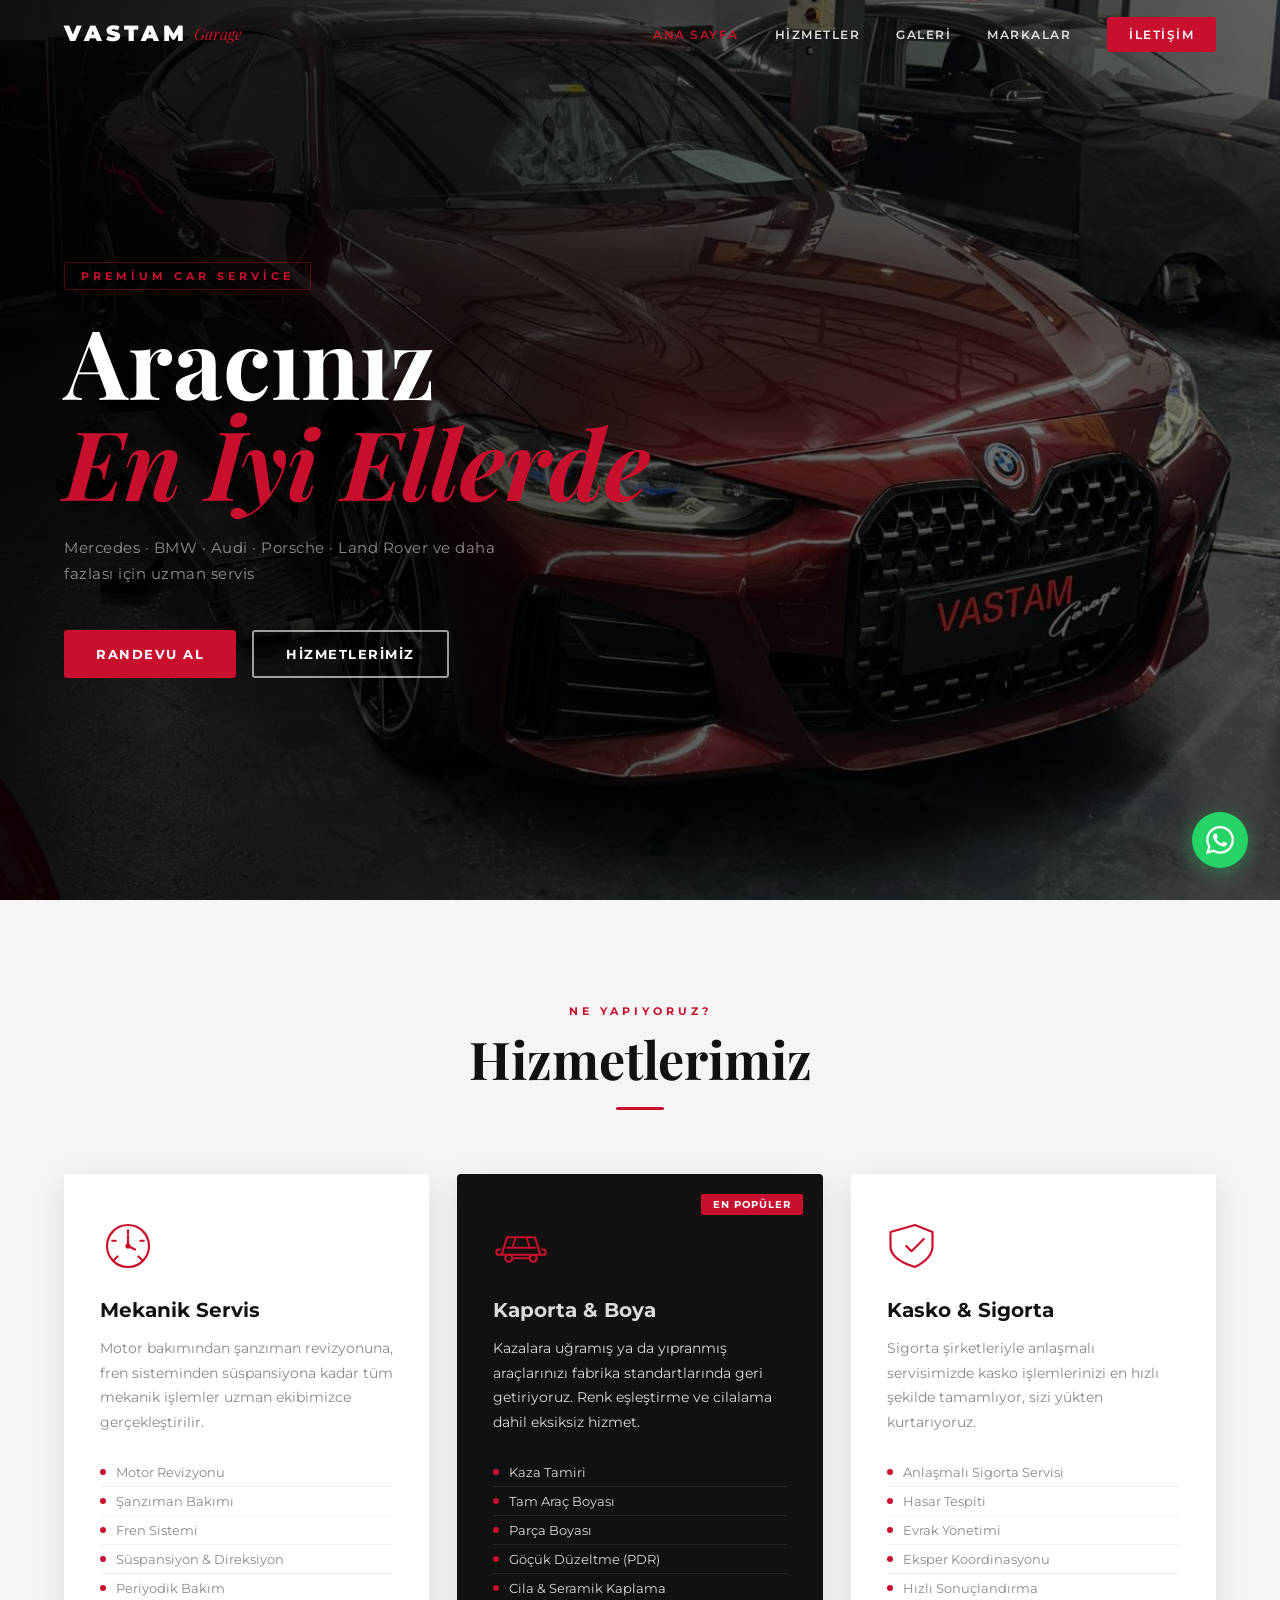
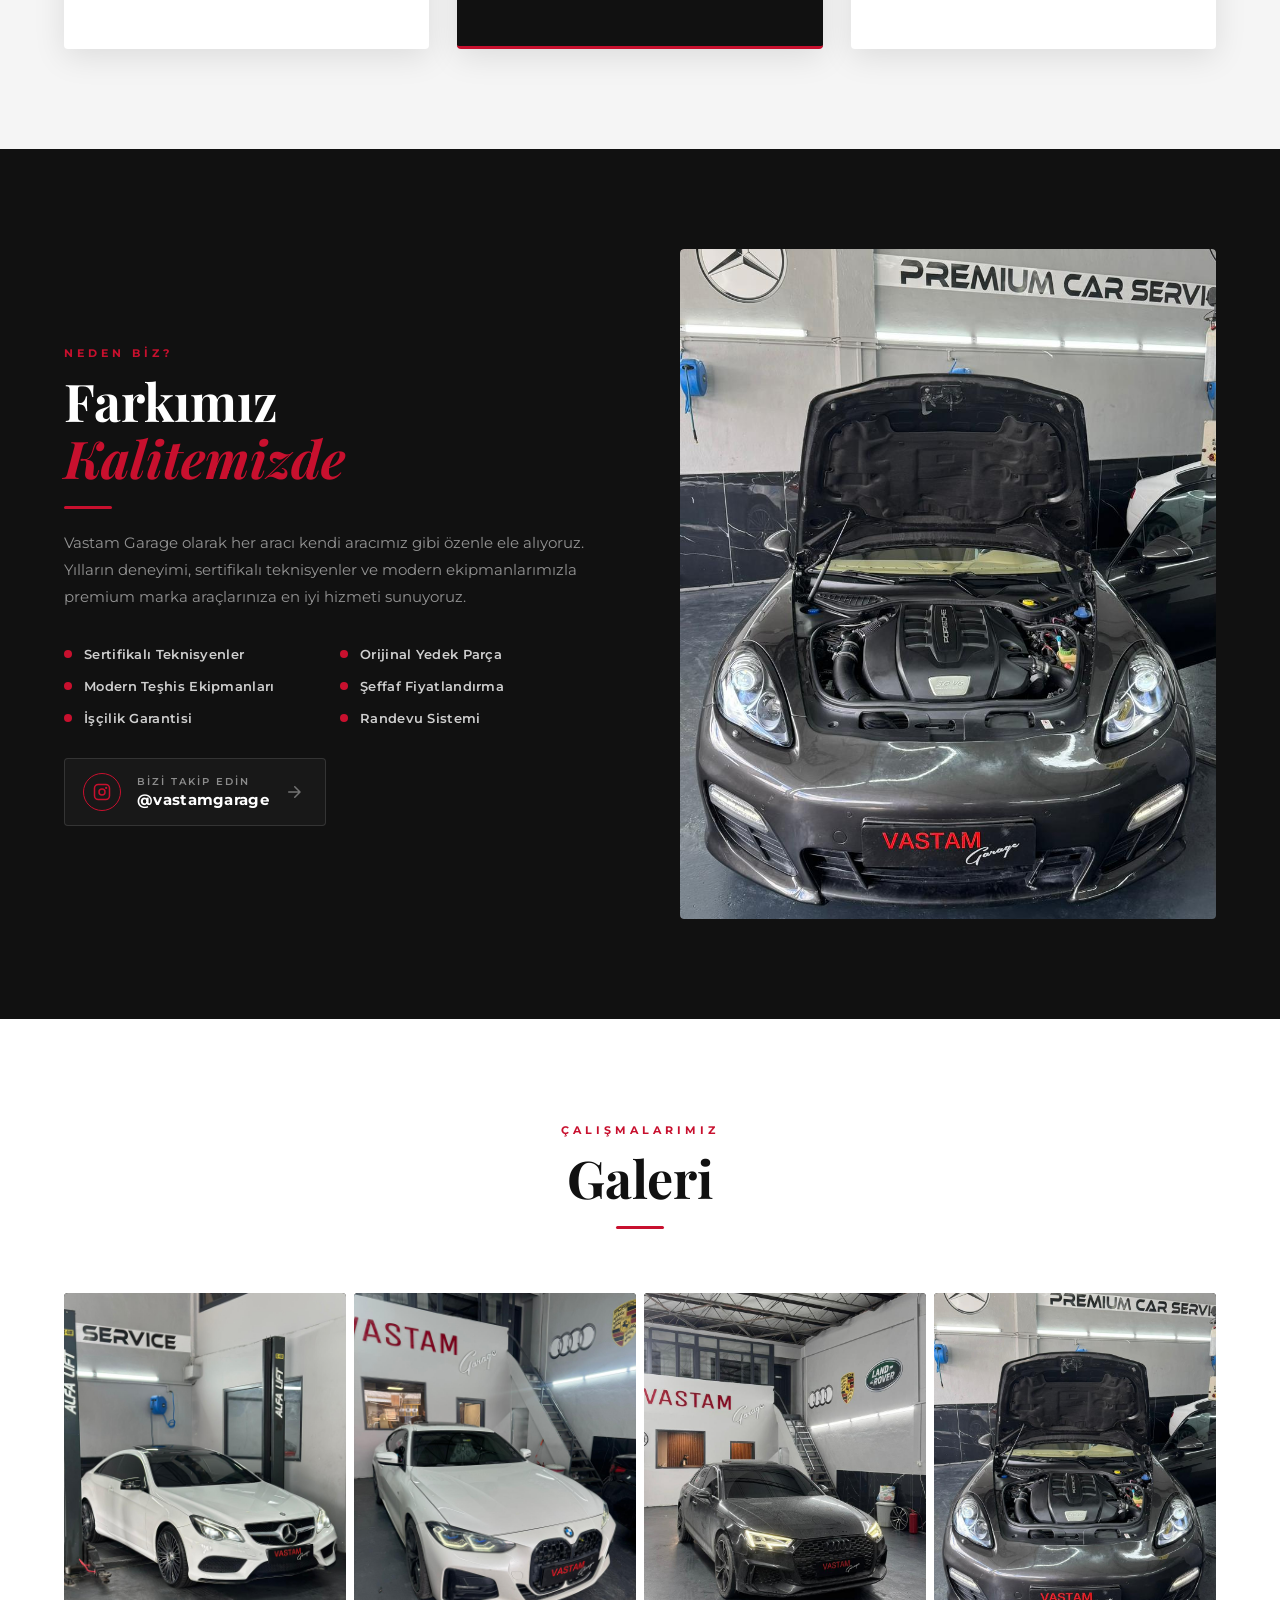
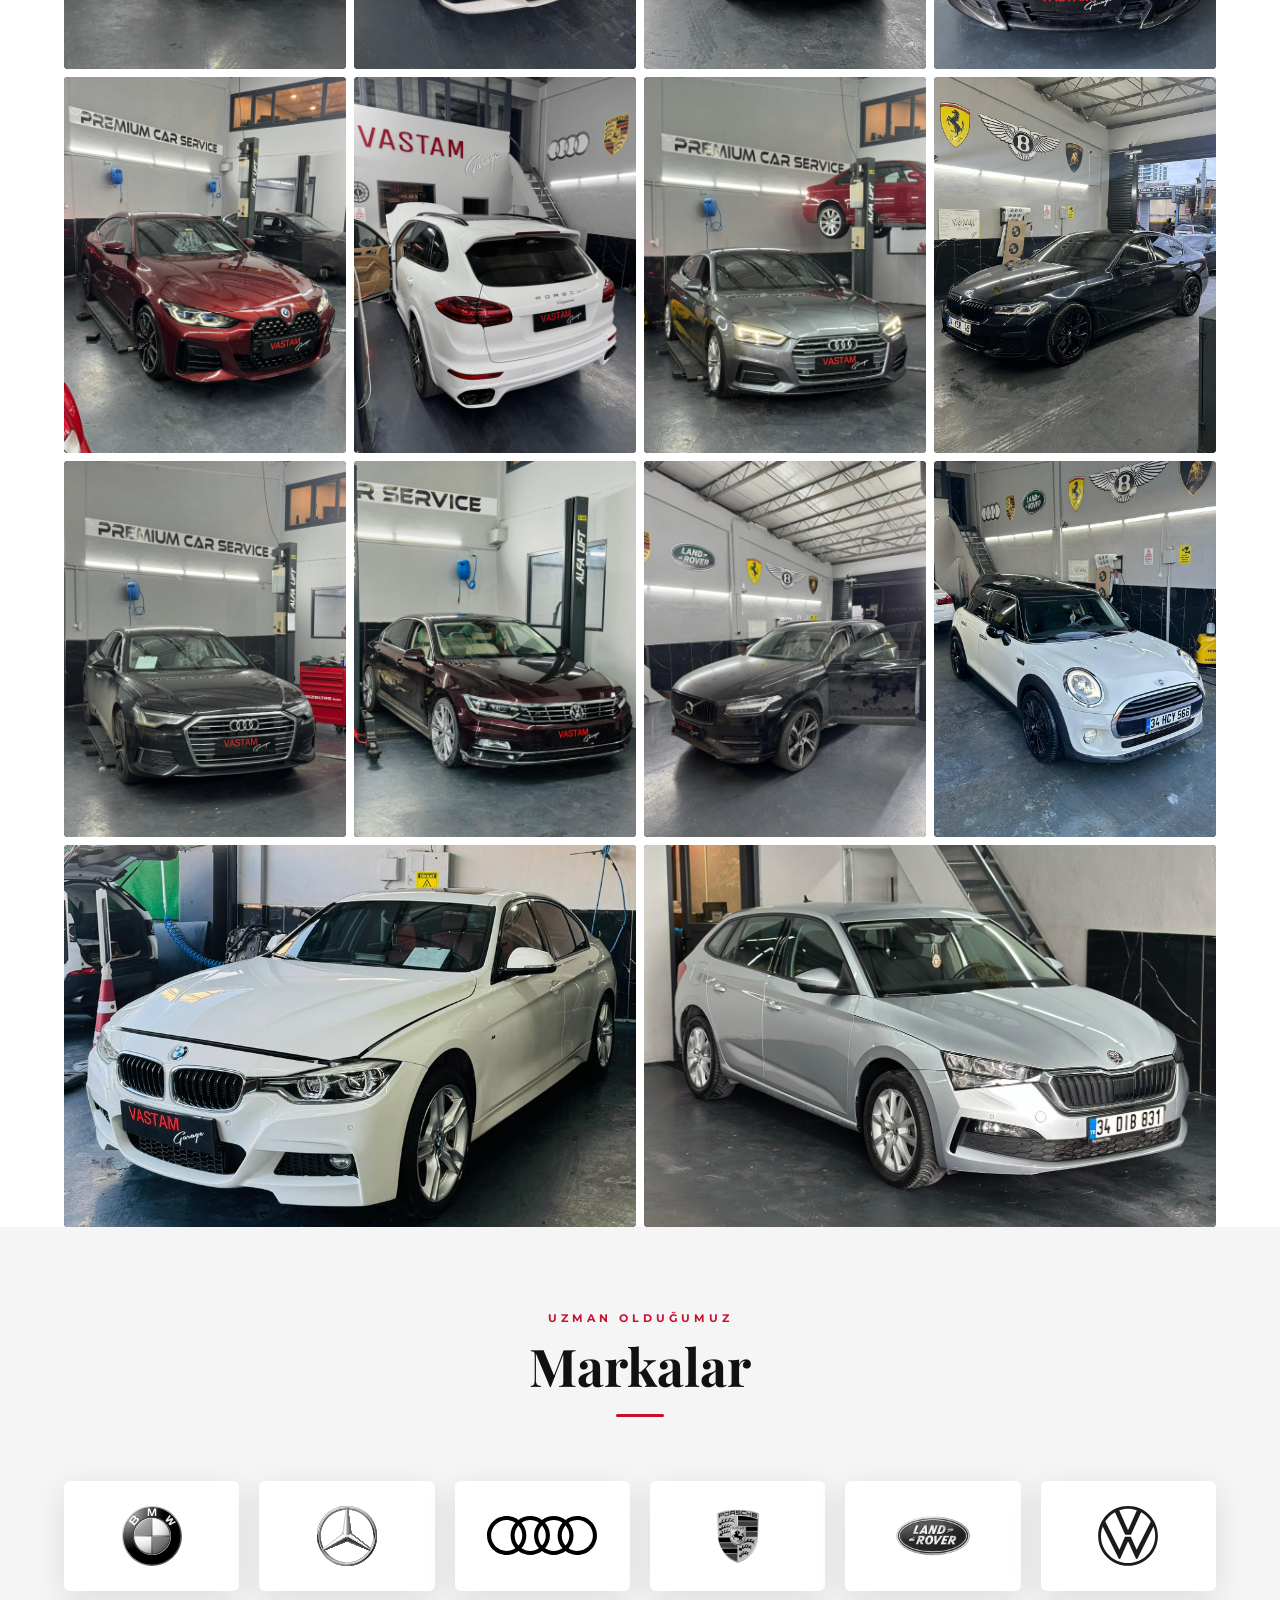
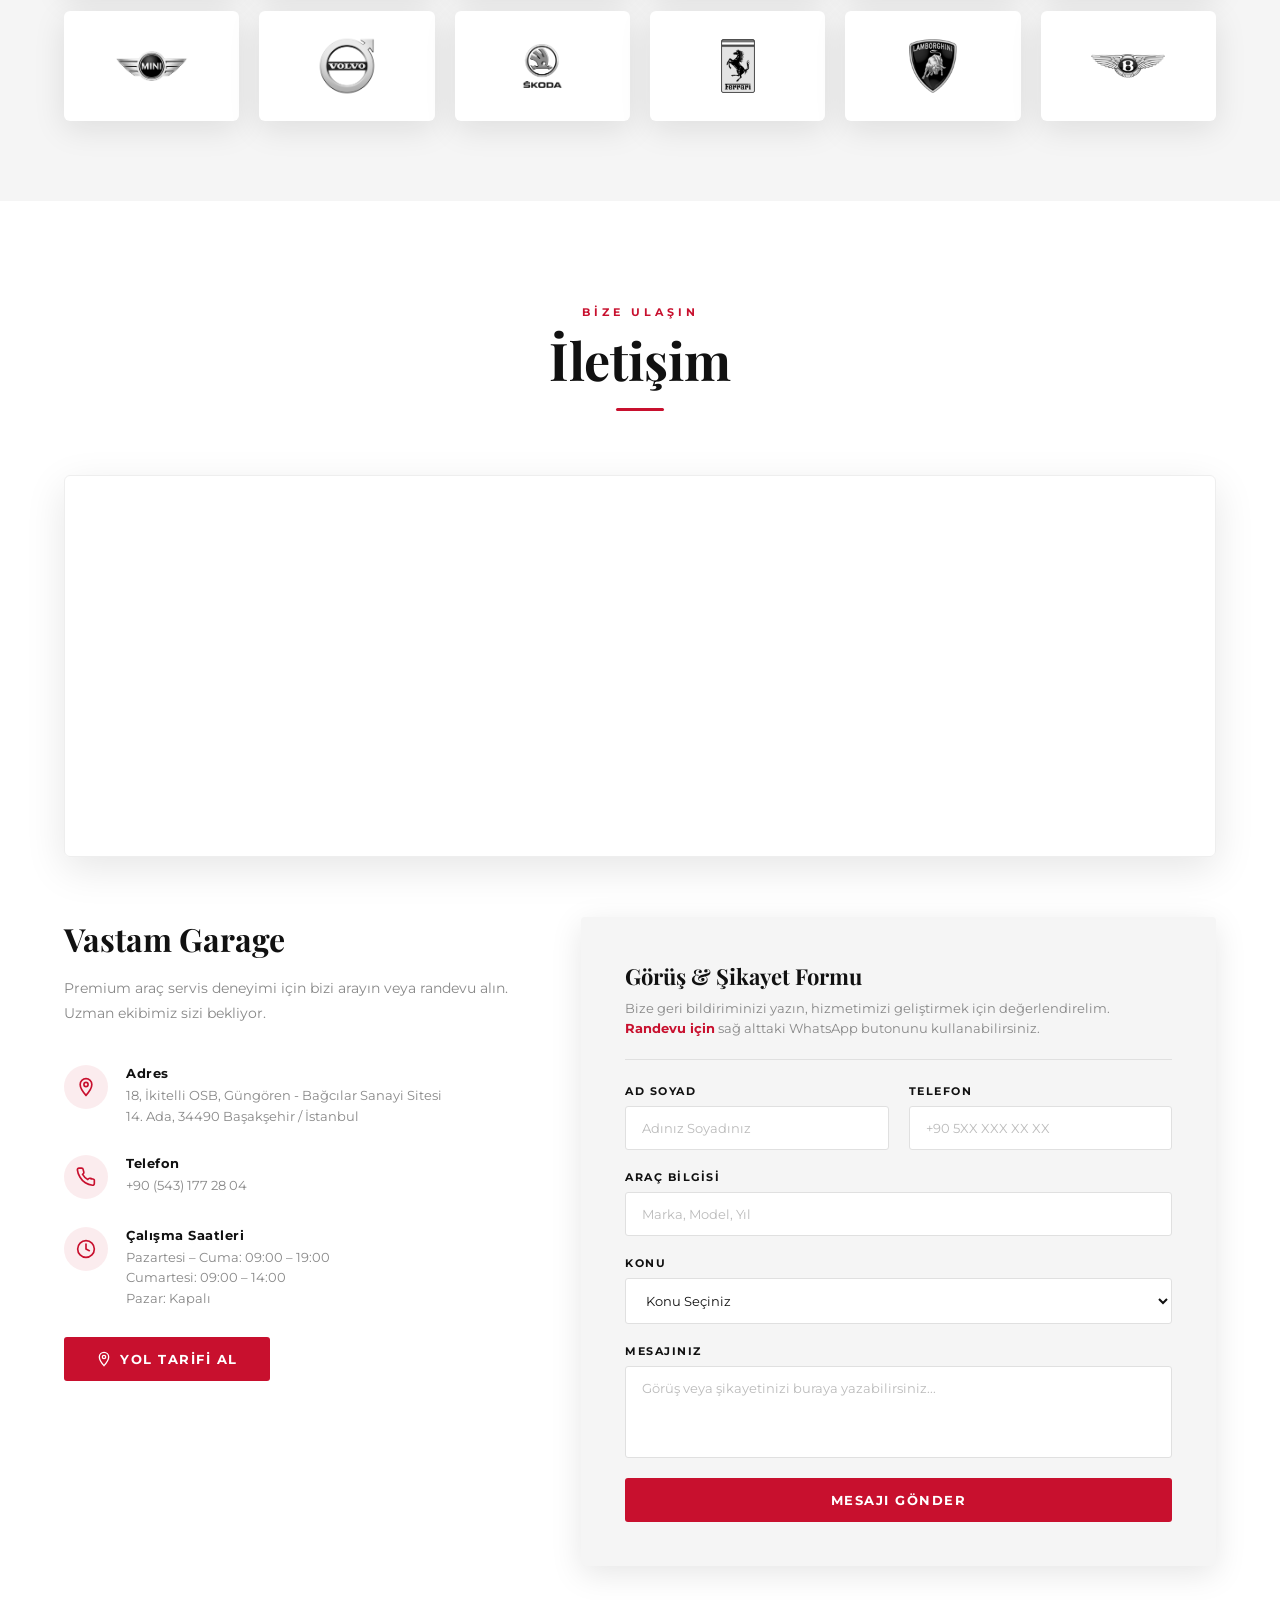
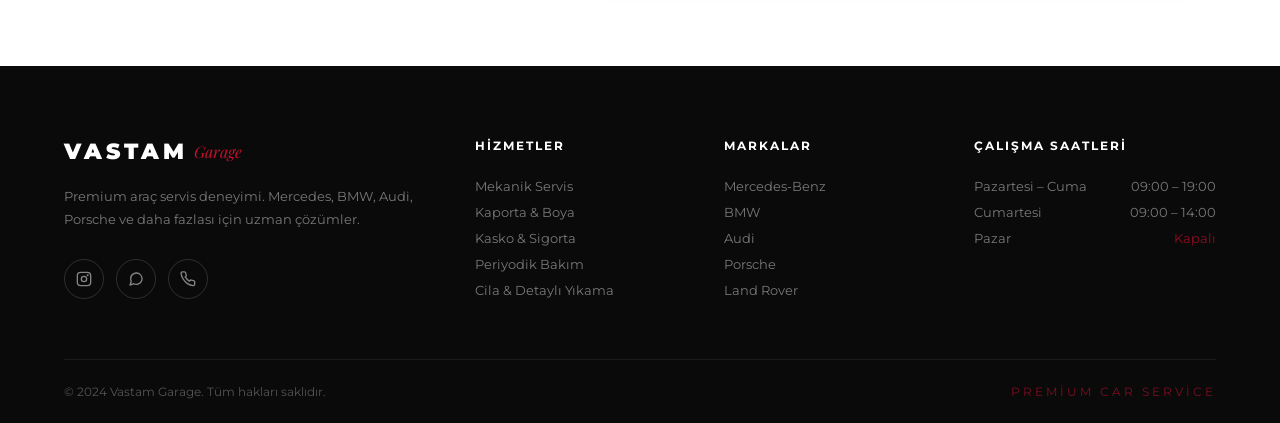
==== commit 2080f75e: "Update contact phone number to +90 543 177 28 04 Co-Authored-By: Claude Opus 4.8 (1M context) <norep" ====
--- a/index.html
+++ b/index.html
@@ -48,7 +48,12 @@
       "postalCode": "34490",
       "addressCountry": "TR"
     },
-    "telephone": "+905346507085",
+    "geo": {
+      "@type": "GeoCoordinates",
+      "latitude": 41.0779305,
+      "longitude": 28.8040123
+    },
+    "telephone": "+905431772804",
     "url": "https://vastamgarage.com.tr/",
     "openingHoursSpecification": [
       { "@type": "OpeningHoursSpecification", "dayOfWeek": ["Monday","Tuesday","Wednesday","Thursday","Friday"], "opens": "09:00", "closes": "19:00" },
@@ -96,7 +101,7 @@
         </h1>
         <p class="hero-sub">Mercedes · BMW · Audi · Porsche · Land Rover ve daha fazlası için uzman servis</p>
         <div class="hero-btns">
-          <a href="https://wa.me/905346507085?text=Merhaba%2C%20randevu%20almak%20istiyorum" target="_blank" rel="noopener" class="btn btn-red">Randevu Al</a>
+          <a href="https://wa.me/905431772804?text=Merhaba%2C%20randevu%20almak%20istiyorum" target="_blank" rel="noopener" class="btn btn-red">Randevu Al</a>
           <a href="#services" class="btn btn-outline">Hizmetlerimiz</a>
         </div>
       </div>
@@ -375,7 +380,7 @@
       </div>
       <div class="map-wrap">
         <iframe
-          src="https://maps.google.com/maps?q=18%2C+İkitelli+OSB%2C+Güngören+-+Bağcılar+Sanayi+Sitesi+14.+Ada%2C+34490+Başakşehir%2FİSTANBUL&t=&z=16&ie=UTF8&iwloc=&output=embed"
+          src="https://maps.google.com/maps?q=41.0779305,28.8040123&t=&z=17&ie=UTF8&iwloc=&output=embed"
           width="100%" height="380" style="border:0;" allowfullscreen="" loading="lazy"
           referrerpolicy="no-referrer-when-downgrade" title="Vastam Garage Konum"></iframe>
       </div>
@@ -404,7 +409,7 @@
               </div>
               <div>
                 <strong>Telefon</strong>
-                <p>+90 (534) 650 70 85</p>
+                <p>+90 (543) 177 28 04</p>
               </div>
             </div>
             <div class="info-item">
@@ -420,7 +425,7 @@
               </div>
             </div>
           </div>
-          <a href="https://www.google.com/maps/dir/?api=1&destination=18%2C+İkitelli+OSB%2C+Güngören+-+Bağcılar+Sanayi+Sitesi+14.+Ada%2C+34490+Başakşehir%2FİSTANBUL" target="_blank" rel="noopener" class="btn btn-red map-cta">
+          <a href="https://www.google.com/maps/dir/?api=1&destination=41.0779305,28.8040123" target="_blank" rel="noopener" class="btn btn-red map-cta">
             <svg viewBox="0 0 24 24" fill="none" xmlns="http://www.w3.org/2000/svg" style="width:16px;height:16px">
               <path d="M12 2C8.13 2 5 5.13 5 9c0 5.25 7 13 7 13s7-7.75 7-13c0-3.87-3.13-7-7-7z" stroke="currentColor" stroke-width="2"/>
               <circle cx="12" cy="9" r="2.5" stroke="currentColor" stroke-width="2"/>
@@ -490,12 +495,12 @@
                 <circle cx="17.5" cy="6.5" r="1.5" fill="currentColor"/>
               </svg>
             </a>
-            <a href="https://wa.me/905346507085" target="_blank" rel="noopener" aria-label="WhatsApp" class="social-link">
+            <a href="https://wa.me/905431772804" target="_blank" rel="noopener" aria-label="WhatsApp" class="social-link">
               <svg viewBox="0 0 24 24" fill="none" xmlns="http://www.w3.org/2000/svg">
                 <path d="M21 11.5a8.38 8.38 0 01-.9 3.8 8.5 8.5 0 01-7.6 4.7 8.38 8.38 0 01-3.8-.9L3 21l1.9-5.7a8.38 8.38 0 01-.9-3.8 8.5 8.5 0 014.7-7.6 8.38 8.38 0 013.8-.9h.5a8.48 8.48 0 018 8v.5z" stroke="currentColor" stroke-width="2" stroke-linecap="round" stroke-linejoin="round"/>
               </svg>
             </a>
-            <a href="tel:+905346507085" aria-label="Telefon" class="social-link">
+            <a href="tel:+905431772804" aria-label="Telefon" class="social-link">
               <svg viewBox="0 0 24 24" fill="none" xmlns="http://www.w3.org/2000/svg">
                 <path d="M22 16.92v3a2 2 0 01-2.18 2 19.79 19.79 0 01-8.63-3.07A19.5 19.5 0 014.69 12 19.79 19.79 0 011.65 3.48 2 2 0 013.62 1.27h3a2 2 0 012 1.72 12.84 12.84 0 00.7 2.81 2 2 0 01-.45 2.11L7.91 8.91a16 16 0 006.18 6.18l.91-.96a2 2 0 012.11-.45 12.84 12.84 0 002.81.7A2 2 0 0122 16.92z" stroke="currentColor" stroke-width="2"/>
               </svg>
@@ -539,7 +544,7 @@
   </footer>
 
   <!-- WHATSAPP FLOAT -->
-  <a href="https://wa.me/905346507085" class="whatsapp-float" target="_blank" rel="noopener noreferrer" aria-label="WhatsApp">
+  <a href="https://wa.me/905431772804" class="whatsapp-float" target="_blank" rel="noopener noreferrer" aria-label="WhatsApp">
     <svg viewBox="0 0 24 24" fill="currentColor" xmlns="http://www.w3.org/2000/svg">
       <path d="M17.472 14.382c-.297-.149-1.758-.867-2.03-.967-.273-.099-.471-.148-.67.15-.197.297-.767.966-.94 1.164-.173.199-.347.223-.644.075-.297-.15-1.255-.463-2.39-1.475-.883-.788-1.48-1.761-1.653-2.059-.173-.297-.018-.458.13-.606.134-.133.298-.347.446-.52.149-.174.198-.298.298-.497.099-.198.05-.371-.025-.52-.075-.149-.669-1.612-.916-2.207-.242-.579-.487-.5-.669-.51-.173-.008-.371-.01-.57-.01-.198 0-.52.074-.792.372-.272.297-1.04 1.016-1.04 2.479 0 1.462 1.065 2.875 1.213 3.074.149.198 2.096 3.2 5.077 4.487.709.306 1.262.489 1.694.625.712.227 1.36.195 1.871.118.571-.085 1.758-.719 2.006-1.413.248-.694.248-1.289.173-1.413-.074-.124-.272-.198-.57-.347m-5.421 7.403h-.004a9.87 9.87 0 01-5.031-1.378l-.361-.214-3.741.982.998-3.648-.235-.374a9.86 9.86 0 01-1.51-5.26c.001-5.45 4.436-9.884 9.888-9.884 2.64 0 5.122 1.03 6.988 2.898a9.825 9.825 0 012.893 6.994c-.003 5.45-4.437 9.884-9.885 9.884m8.413-18.297A11.815 11.815 0 0012.05 0C5.495 0 .16 5.335.157 11.892c0 2.096.547 4.142 1.588 5.945L.057 24l6.305-1.654a11.882 11.882 0 005.683 1.448h.005c6.554 0 11.89-5.335 11.893-11.893a11.821 11.821 0 00-3.48-8.413z"/>
     </svg>
